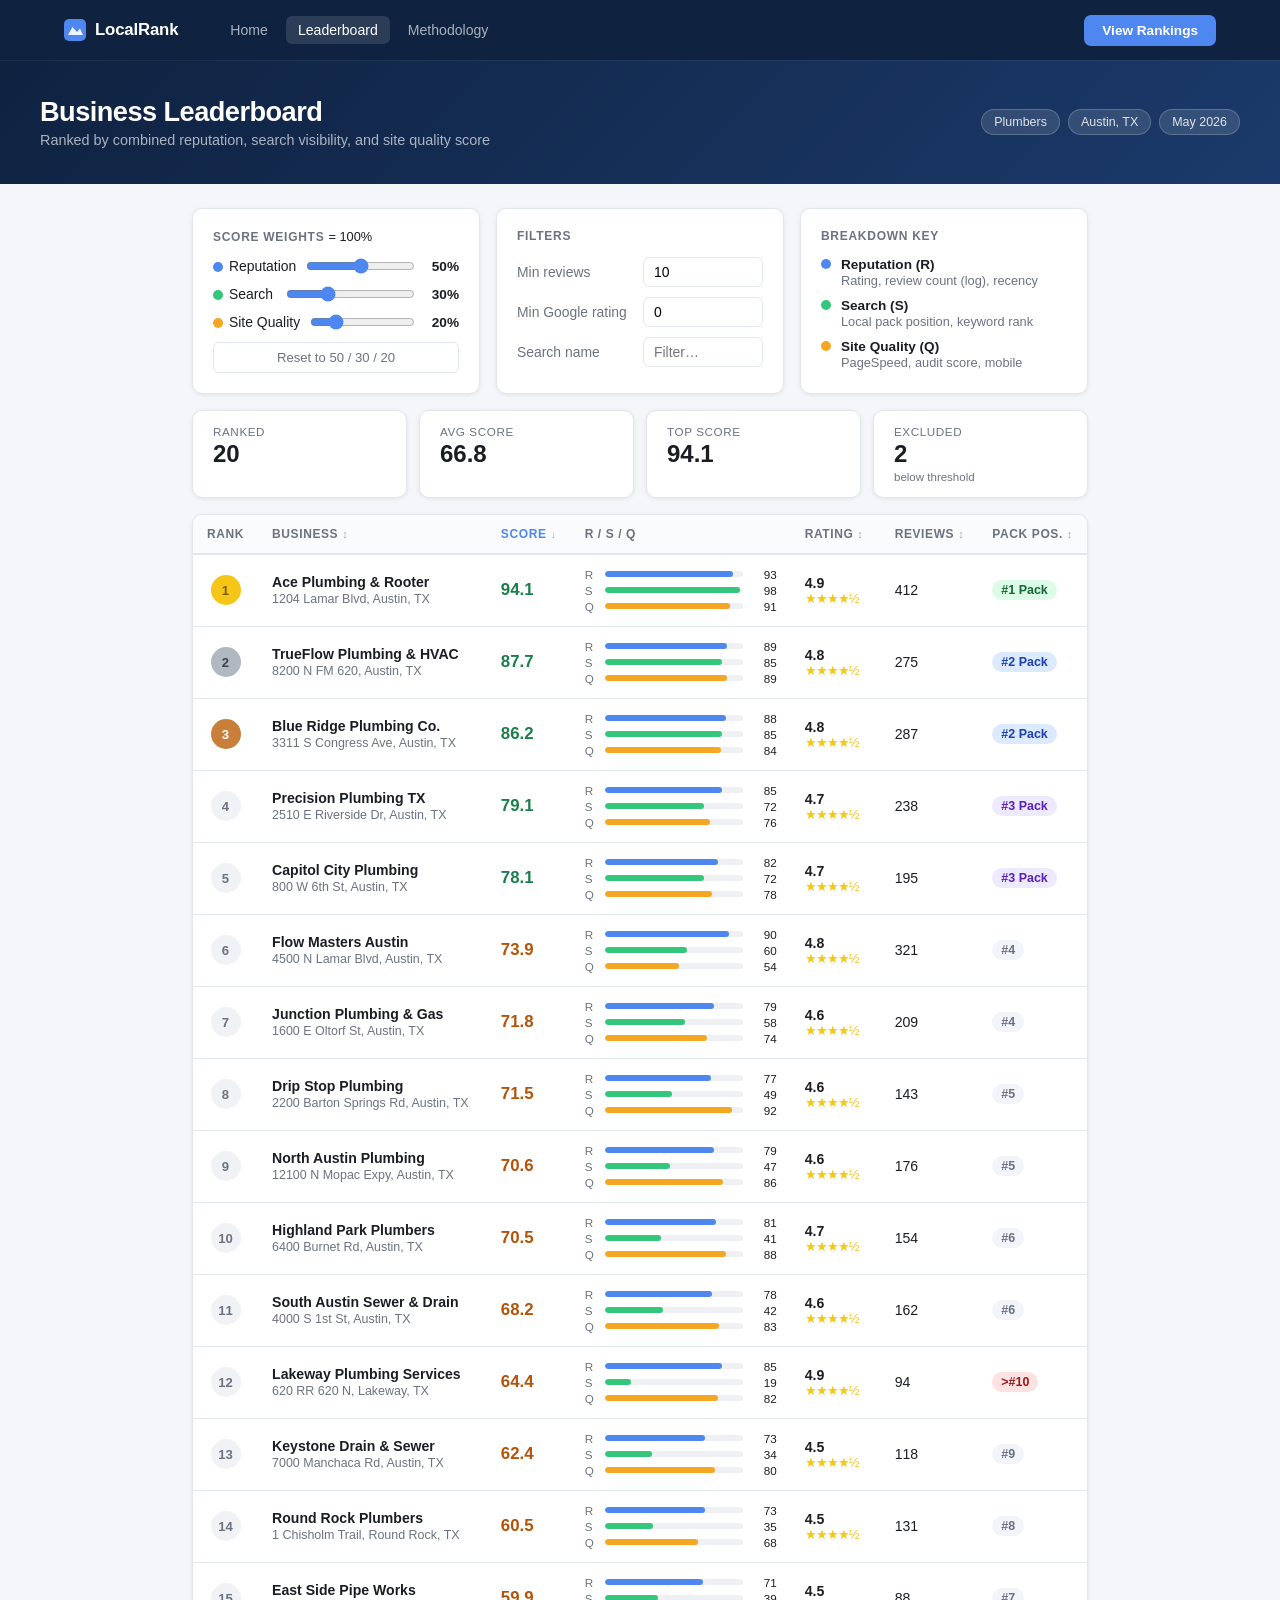
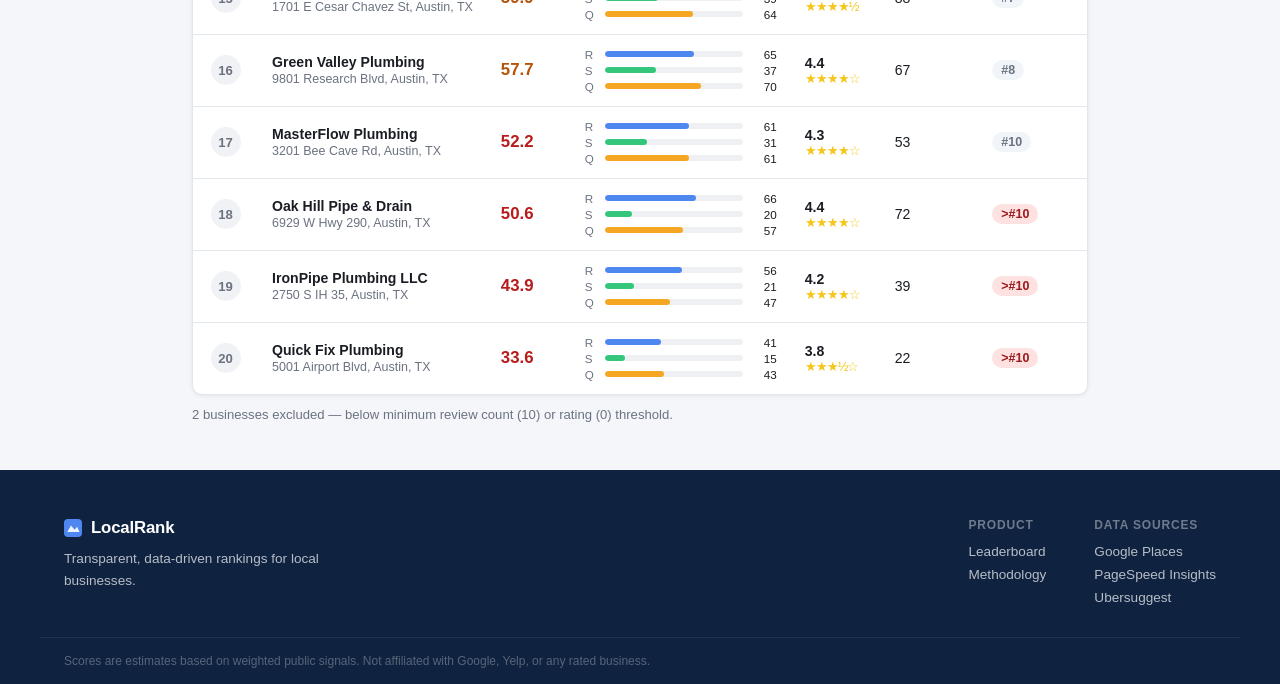
==== leaderboard.html @ 39543915 "Expand to full multi-page website Adds landing page, dedicated leaderboard page, and methodology pag" ====
<!DOCTYPE html>
<html lang="en">
<head>
  <meta charset="UTF-8" />
  <meta name="viewport" content="width=device-width, initial-scale=1.0" />
  <title>Leaderboard — LocalRank</title>
  <link rel="stylesheet" href="styles.css" />
</head>
<body>

  <!-- Hero -->
  <section class="lb-hero">
    <div class="lb-hero-inner">
      <div>
        <h1>Business Leaderboard</h1>
        <p>Ranked by combined reputation, search visibility, and site quality score</p>
      </div>
      <div class="lb-badges">
        <span class="lb-badge">Plumbers</span>
        <span class="lb-badge">Austin, TX</span>
        <span class="lb-badge">May 2026</span>
      </div>
    </div>
  </section>

  <div class="lb-main">

    <!-- Controls -->
    <div class="controls-grid">
      <!-- Weights -->
      <div class="control-group">
        <h3>Score Weights <span class="weight-total" id="weightTotal">= 100%</span></h3>
        <div class="sliders">
          <div class="slider-row">
            <label><span class="dot dot-rep"></span>Reputation</label>
            <input type="range" id="wRep" min="0" max="100" value="50" step="5" />
            <span class="slider-val" id="wRepVal">50%</span>
          </div>
          <div class="slider-row">
            <label><span class="dot dot-search"></span>Search</label>
            <input type="range" id="wSearch" min="0" max="100" value="30" step="5" />
            <span class="slider-val" id="wSearchVal">30%</span>
          </div>
          <div class="slider-row">
            <label><span class="dot dot-site"></span>Site Quality</label>
            <input type="range" id="wSite" min="0" max="100" value="20" step="5" />
            <span class="slider-val" id="wSiteVal">20%</span>
          </div>
        </div>
        <button class="btn-reset" id="resetWeights">Reset to 50 / 30 / 20</button>
      </div>

      <!-- Filters -->
      <div class="control-group">
        <h3>Filters</h3>
        <div class="filter-rows">
          <div class="filter-row">
            <label for="minReviews">Min reviews</label>
            <input type="number" id="minReviews" value="10" min="0" max="500" />
          </div>
          <div class="filter-row">
            <label for="minRating">Min Google rating</label>
            <input type="number" id="minRating" value="0" min="0" max="5" step="0.1" />
          </div>
          <div class="filter-row">
            <label for="searchBox">Search name</label>
            <input type="text" id="searchBox" placeholder="Filter…" />
          </div>
        </div>
      </div>

      <!-- Legend -->
      <div class="control-group">
        <h3>Breakdown key</h3>
        <div class="legend">
          <div class="legend-item">
            <span class="dot dot-rep"></span>
            <div><strong>Reputation (R)</strong><p>Rating, review count (log), recency</p></div>
          </div>
          <div class="legend-item">
            <span class="dot dot-search"></span>
            <div><strong>Search (S)</strong><p>Local pack position, keyword rank</p></div>
          </div>
          <div class="legend-item">
            <span class="dot dot-site"></span>
            <div><strong>Site Quality (Q)</strong><p>PageSpeed, audit score, mobile</p></div>
          </div>
        </div>
      </div>
    </div>

    <!-- Stats -->
    <div class="stats-bar">
      <div class="stat">
        <span class="stat-label">Ranked</span>
        <span class="stat-value" id="statRanked">—</span>
      </div>
      <div class="stat">
        <span class="stat-label">Avg score</span>
        <span class="stat-value" id="statAvg">—</span>
      </div>
      <div class="stat">
        <span class="stat-label">Top score</span>
        <span class="stat-value" id="statTop">—</span>
      </div>
      <div class="stat">
        <span class="stat-label">Excluded</span>
        <span class="stat-value" id="statDQ">—</span>
        <span class="stat-hint">below threshold</span>
      </div>
    </div>

    <!-- Table -->
    <div class="table-wrap">
      <table>
        <thead>
          <tr>
            <th class="col-rank">Rank</th>
            <th class="col-name sortable" data-col="name">Business <span class="sort-icon">↕</span></th>
            <th class="col-score sortable active-sort" data-col="score">Score <span class="sort-icon">↓</span></th>
            <th class="col-breakdown">R / S / Q</th>
            <th class="col-rating sortable" data-col="googleRating">Rating <span class="sort-icon">↕</span></th>
            <th class="col-reviews sortable" data-col="reviewCount">Reviews <span class="sort-icon">↕</span></th>
            <th class="col-pack sortable" data-col="packPosition">Pack pos. <span class="sort-icon">↕</span></th>
          </tr>
        </thead>
        <tbody id="tbody"></tbody>
      </table>
    </div>
    <p class="table-note" id="dqNote"></p>
  </div>

  <script src="data.js"></script>
  <script src="scoring.js"></script>
  <script src="app.js"></script>
  <script src="nav.js"></script>
</body>
</html>
---- styles.css ----
/* ── Reset & tokens ──────────────────────────────────────────── */
*, *::before, *::after { box-sizing: border-box; margin: 0; padding: 0; }

:root {
  --rep:     #4f87f0;
  --search:  #34c77b;
  --site:    #f5a623;
  --gold:    #f5c518;
  --silver:  #b0b8c1;
  --bronze:  #c97f3a;
  --navy:    #0f2240;
  --navy2:   #1b3a6b;
  --blue:    #4f87f0;
  --blue-lt: #e8f0fe;
  --green:   #34c77b;
  --bg:      #f4f6fa;
  --surface: #ffffff;
  --border:  #e2e6ed;
  --text:    #1a1d23;
  --muted:   #6b7280;
  --radius:  10px;
  --shadow:  0 1px 4px rgba(0,0,0,.08);
  --shadow-md: 0 4px 16px rgba(0,0,0,.10);
}

html { scroll-behavior: smooth; }

body {
  font-family: -apple-system, BlinkMacSystemFont, "Segoe UI", Roboto, sans-serif;
  background: var(--bg);
  color: var(--text);
  min-height: 100vh;
  display: flex;
  flex-direction: column;
}

a { color: inherit; text-decoration: none; }

/* ── Site Nav ────────────────────────────────────────────────── */
.site-nav {
  position: sticky;
  top: 0;
  z-index: 100;
  background: var(--navy);
  box-shadow: 0 1px 0 rgba(255,255,255,.06);
}

.nav-inner {
  max-width: 1200px;
  margin: 0 auto;
  padding: 0 24px;
  height: 60px;
  display: flex;
  align-items: center;
  gap: 32px;
}

.nav-logo {
  display: flex;
  align-items: center;
  gap: 9px;
  font-weight: 700;
  font-size: 1.05rem;
  color: #fff;
  letter-spacing: -0.01em;
  flex-shrink: 0;
}

.nav-links {
  display: flex;
  gap: 6px;
  margin-left: 8px;
}

.nav-links a {
  padding: 6px 12px;
  border-radius: 6px;
  font-size: 0.88rem;
  color: rgba(255,255,255,.65);
  transition: color .15s, background .15s;
}

.nav-links a:hover   { color: #fff; background: rgba(255,255,255,.08); }
.nav-links a.active  { color: #fff; background: rgba(255,255,255,.12); }

.nav-cta {
  margin-left: auto;
  padding: 8px 18px;
  background: var(--blue);
  color: #fff;
  border-radius: 7px;
  font-size: 0.85rem;
  font-weight: 600;
  transition: opacity .15s;
  flex-shrink: 0;
}

.nav-cta:hover { opacity: .88; }

.nav-burger {
  display: none;
  background: none;
  border: none;
  color: #fff;
  font-size: 1.3rem;
  cursor: pointer;
  margin-left: auto;
}

.nav-mobile {
  display: none;
  flex-direction: column;
  background: var(--navy2);
  padding: 8px 16px 16px;
}

.nav-mobile a {
  padding: 10px 12px;
  color: rgba(255,255,255,.8);
  font-size: 0.95rem;
  border-radius: 6px;
}

.nav-mobile a.active, .nav-mobile a:hover { background: rgba(255,255,255,.08); color: #fff; }
.nav-mobile.open { display: flex; }

/* ── Footer ──────────────────────────────────────────────────── */
.site-footer {
  background: var(--navy);
  color: rgba(255,255,255,.7);
  margin-top: auto;
}

.footer-inner {
  max-width: 1200px;
  margin: 0 auto;
  padding: 48px 24px 32px;
  display: grid;
  grid-template-columns: 1fr auto;
  gap: 48px;
}

.footer-brand .nav-logo { color: #fff; margin-bottom: 10px; }
.footer-brand p { font-size: 0.85rem; max-width: 280px; line-height: 1.6; }

.footer-links { display: flex; gap: 48px; }

.footer-col { display: flex; flex-direction: column; gap: 8px; }
.footer-col h4 { font-size: 0.75rem; text-transform: uppercase; letter-spacing: .07em; color: rgba(255,255,255,.4); margin-bottom: 4px; }
.footer-col a  { font-size: 0.85rem; transition: color .15s; }
.footer-col a:hover { color: #fff; }

.footer-bottom {
  border-top: 1px solid rgba(255,255,255,.08);
  max-width: 1200px;
  margin: 0 auto;
  padding: 16px 24px;
  font-size: 0.75rem;
  color: rgba(255,255,255,.3);
}

/* ── Hero ────────────────────────────────────────────────────── */
.hero {
  background: linear-gradient(135deg, var(--navy) 0%, var(--navy2) 60%, #1e4d8c 100%);
  color: #fff;
  padding: 80px 24px 90px;
  text-align: center;
  position: relative;
  overflow: hidden;
}

.hero::before {
  content: '';
  position: absolute;
  inset: 0;
  background: radial-gradient(ellipse at 70% 40%, rgba(79,135,240,.25) 0%, transparent 60%);
  pointer-events: none;
}

.hero-inner { max-width: 680px; margin: 0 auto; position: relative; }

.hero-eyebrow {
  display: inline-block;
  background: rgba(79,135,240,.25);
  border: 1px solid rgba(79,135,240,.4);
  color: #a8c4f8;
  padding: 5px 14px;
  border-radius: 20px;
  font-size: 0.78rem;
  font-weight: 600;
  letter-spacing: .06em;
  text-transform: uppercase;
  margin-bottom: 20px;
}

.hero h1 {
  font-size: clamp(2rem, 5vw, 3.2rem);
  font-weight: 800;
  line-height: 1.12;
  letter-spacing: -0.03em;
  margin-bottom: 20px;
}

.hero h1 span { color: #7eb3ff; }

.hero p {
  font-size: 1.1rem;
  color: rgba(255,255,255,.7);
  line-height: 1.7;
  margin-bottom: 36px;
}

.hero-actions { display: flex; justify-content: center; gap: 14px; flex-wrap: wrap; }

.btn-primary {
  display: inline-flex;
  align-items: center;
  gap: 8px;
  padding: 14px 28px;
  background: var(--blue);
  color: #fff;
  border-radius: 9px;
  font-size: 0.95rem;
  font-weight: 600;
  transition: opacity .15s, transform .15s;
  box-shadow: 0 4px 14px rgba(79,135,240,.4);
}

.btn-primary:hover { opacity: .9; transform: translateY(-1px); }

.btn-secondary {
  display: inline-flex;
  align-items: center;
  gap: 8px;
  padding: 14px 28px;
  background: rgba(255,255,255,.1);
  border: 1px solid rgba(255,255,255,.2);
  color: #fff;
  border-radius: 9px;
  font-size: 0.95rem;
  font-weight: 500;
  transition: background .15s;
}

.btn-secondary:hover { background: rgba(255,255,255,.18); }

/* ── Hero stats ──────────────────────────────────────────────── */
.hero-stats {
  display: flex;
  justify-content: center;
  gap: 48px;
  margin-top: 56px;
  padding-top: 40px;
  border-top: 1px solid rgba(255,255,255,.1);
  flex-wrap: wrap;
}

.hero-stat-val  { font-size: 2rem; font-weight: 800; color: #fff; }
.hero-stat-label { font-size: 0.8rem; color: rgba(255,255,255,.5); margin-top: 3px; }

/* ── Section shell ───────────────────────────────────────────── */
.section { padding: 72px 24px; }
.section-inner { max-width: 1100px; margin: 0 auto; }

.section-header { text-align: center; margin-bottom: 52px; }
.section-header .eyebrow {
  display: inline-block;
  background: var(--blue-lt);
  color: var(--blue);
  padding: 4px 12px;
  border-radius: 20px;
  font-size: 0.75rem;
  font-weight: 700;
  letter-spacing: .06em;
  text-transform: uppercase;
  margin-bottom: 14px;
}

.section-header h2 {
  font-size: clamp(1.5rem, 3.5vw, 2.2rem);
  font-weight: 800;
  letter-spacing: -0.02em;
  line-height: 1.2;
  margin-bottom: 12px;
}

.section-header p {
  font-size: 1rem;
  color: var(--muted);
  max-width: 540px;
  margin: 0 auto;
  line-height: 1.7;
}

/* ── How it works ────────────────────────────────────────────── */
.steps { display: grid; grid-template-columns: repeat(auto-fit, minmax(220px, 1fr)); gap: 24px; }

.step-card {
  background: var(--surface);
  border: 1px solid var(--border);
  border-radius: 14px;
  padding: 28px;
  box-shadow: var(--shadow);
  position: relative;
}

.step-number {
  width: 36px;
  height: 36px;
  border-radius: 50%;
  background: var(--blue);
  color: #fff;
  font-weight: 800;
  font-size: 0.9rem;
  display: flex;
  align-items: center;
  justify-content: center;
  margin-bottom: 16px;
}

.step-card h3 { font-size: 1rem; font-weight: 700; margin-bottom: 8px; }
.step-card p  { font-size: 0.87rem; color: var(--muted); line-height: 1.6; }

/* ── Score buckets ───────────────────────────────────────────── */
.buckets { display: grid; grid-template-columns: repeat(auto-fit, minmax(280px, 1fr)); gap: 24px; }

.bucket-card {
  background: var(--surface);
  border: 1px solid var(--border);
  border-radius: 14px;
  padding: 28px;
  box-shadow: var(--shadow);
}

.bucket-header {
  display: flex;
  align-items: center;
  justify-content: space-between;
  margin-bottom: 16px;
}

.bucket-icon {
  width: 44px; height: 44px;
  border-radius: 10px;
  display: flex; align-items: center; justify-content: center;
  font-size: 1.3rem;
}

.bucket-icon-rep    { background: rgba(79,135,240,.12); }
.bucket-icon-search { background: rgba(52,199,123,.12); }
.bucket-icon-site   { background: rgba(245,166,35,.12); }

.bucket-weight {
  font-size: 1.4rem;
  font-weight: 800;
  letter-spacing: -0.02em;
}

.bucket-rep    .bucket-weight { color: var(--rep); }
.bucket-search .bucket-weight { color: var(--search); }
.bucket-site   .bucket-weight { color: var(--site); }

.bucket-card h3 { font-size: 1rem; font-weight: 700; margin-bottom: 8px; }
.bucket-card p  { font-size: 0.85rem; color: var(--muted); line-height: 1.65; margin-bottom: 16px; }

.bucket-signals { display: flex; flex-direction: column; gap: 6px; }

.bucket-signal {
  display: flex;
  align-items: center;
  gap: 8px;
  font-size: 0.82rem;
  color: var(--muted);
}

.bucket-signal::before {
  content: '✓';
  font-size: 0.7rem;
  font-weight: 700;
  width: 16px; height: 16px;
  border-radius: 50%;
  display: flex; align-items: center; justify-content: center;
  flex-shrink: 0;
}

.bucket-rep    .bucket-signal::before { background: rgba(79,135,240,.15); color: var(--rep); }
.bucket-search .bucket-signal::before { background: rgba(52,199,123,.15); color: var(--search); }
.bucket-site   .bucket-signal::before { background: rgba(245,166,35,.15); color: var(--site); }

/* ── Preview table (landing) ─────────────────────────────────── */
.preview-section { background: var(--surface); border-top: 1px solid var(--border); border-bottom: 1px solid var(--border); }

.preview-table-wrap {
  overflow-x: auto;
  border: 1px solid var(--border);
  border-radius: 12px;
  box-shadow: var(--shadow-md);
}

.preview-table-wrap table { width: 100%; border-collapse: collapse; font-size: 0.88rem; }
.preview-table-wrap thead tr { background: #fafbfc; border-bottom: 2px solid var(--border); }

.preview-table-wrap th {
  padding: 11px 16px;
  text-align: left;
  font-size: 0.75rem;
  font-weight: 600;
  text-transform: uppercase;
  letter-spacing: .05em;
  color: var(--muted);
  white-space: nowrap;
}

.preview-table-wrap td { padding: 14px 16px; border-bottom: 1px solid var(--border); vertical-align: middle; }
.preview-table-wrap tr:last-child td { border-bottom: none; }
.preview-table-wrap tbody tr:hover { background: #f8f9ff; }

.preview-cta { text-align: center; margin-top: 28px; }

/* ── CTA banner ──────────────────────────────────────────────── */
.cta-banner {
  background: linear-gradient(135deg, var(--navy) 0%, var(--navy2) 100%);
  color: #fff;
  text-align: center;
  padding: 72px 24px;
}

.cta-banner h2 { font-size: clamp(1.5rem, 3.5vw, 2rem); font-weight: 800; margin-bottom: 12px; }
.cta-banner p  { color: rgba(255,255,255,.65); margin-bottom: 32px; font-size: 1rem; }

/* ── Shared: rank badge ──────────────────────────────────────── */
.rank-badge {
  display: inline-flex;
  align-items: center;
  justify-content: center;
  width: 30px; height: 30px;
  border-radius: 50%;
  font-weight: 700;
  font-size: 0.82rem;
}
.rank-1 { background: var(--gold); color: #7a5c00; }
.rank-2 { background: var(--silver); color: #3a4148; }
.rank-3 { background: var(--bronze); color: #fff; }
.rank-other { background: #f0f2f5; color: var(--muted); }

.score-pill { font-weight: 700; font-size: 1rem; }
.score-high   { color: #1a7f4b; }
.score-medium { color: #b45309; }
.score-low    { color: #b91c1c; }

.biz-name    { font-weight: 600; }
.biz-address { font-size: 0.78rem; color: var(--muted); margin-top: 2px; }

.bar-mini { height: 5px; border-radius: 3px; overflow: hidden; background: #eef0f4; display: flex; }
.bar-mini-seg { height: 100%; }

/* ── Methodology page ────────────────────────────────────────── */
.method-hero {
  background: linear-gradient(135deg, var(--navy) 0%, var(--navy2) 100%);
  color: #fff;
  padding: 56px 24px;
}

.method-hero-inner { max-width: 760px; margin: 0 auto; }

.method-hero .eyebrow {
  display: inline-block;
  background: rgba(79,135,240,.25);
  border: 1px solid rgba(79,135,240,.4);
  color: #a8c4f8;
  padding: 4px 12px;
  border-radius: 20px;
  font-size: 0.75rem;
  font-weight: 700;
  letter-spacing: .06em;
  text-transform: uppercase;
  margin-bottom: 14px;
}

.method-hero h1 { font-size: clamp(1.8rem, 4vw, 2.8rem); font-weight: 800; letter-spacing: -0.02em; margin-bottom: 12px; }
.method-hero p  { color: rgba(255,255,255,.7); font-size: 1rem; line-height: 1.7; }

.method-content { max-width: 820px; margin: 0 auto; padding: 48px 24px 72px; }

.method-content h2 { font-size: 1.25rem; font-weight: 700; margin: 40px 0 12px; letter-spacing: -0.01em; }
.method-content h2:first-child { margin-top: 0; }
.method-content p  { font-size: 0.93rem; color: var(--muted); line-height: 1.75; margin-bottom: 12px; }

.formula-box {
  background: var(--navy);
  color: #fff;
  border-radius: 12px;
  padding: 24px 28px;
  font-family: "Fira Code", "Courier New", monospace;
  font-size: 0.9rem;
  line-height: 1.8;
  margin: 20px 0;
  overflow-x: auto;
}

.formula-box .c-rep    { color: #7eb3ff; }
.formula-box .c-search { color: #6ee9a8; }
.formula-box .c-site   { color: #fcd27a; }
.formula-box .c-muted  { color: rgba(255,255,255,.35); }

.signal-table { width: 100%; border-collapse: collapse; margin: 20px 0; font-size: 0.87rem; }
.signal-table th {
  text-align: left; padding: 9px 14px;
  background: #fafbfc; border-bottom: 2px solid var(--border);
  font-size: 0.75rem; text-transform: uppercase; letter-spacing: .05em; color: var(--muted);
}
.signal-table td { padding: 10px 14px; border-bottom: 1px solid var(--border); color: var(--muted); }
.signal-table td:first-child { font-weight: 600; color: var(--text); }
.signal-table tr:last-child td { border-bottom: none; }

.weight-bar-row { display: flex; align-items: center; gap: 14px; margin: 12px 0; }
.weight-bar-label { font-size: 0.85rem; font-weight: 600; min-width: 150px; }
.weight-bar-track { flex: 1; height: 14px; background: var(--border); border-radius: 7px; overflow: hidden; }
.weight-bar-fill  { height: 100%; border-radius: 7px; }
.weight-bar-fill-rep    { background: var(--rep); }
.weight-bar-fill-search { background: var(--search); }
.weight-bar-fill-site   { background: var(--site); }
.weight-bar-pct { font-size: 0.88rem; font-weight: 700; min-width: 36px; }

.callout {
  background: var(--blue-lt);
  border-left: 4px solid var(--blue);
  border-radius: 0 8px 8px 0;
  padding: 14px 18px;
  font-size: 0.88rem;
  color: #1e3a6b;
  margin: 20px 0;
  line-height: 1.65;
}

.worked-example { background: var(--surface); border: 1px solid var(--border); border-radius: 12px; overflow: hidden; margin: 20px 0; }
.worked-example table { width: 100%; border-collapse: collapse; font-size: 0.87rem; }
.worked-example th { background: #fafbfc; border-bottom: 2px solid var(--border); padding: 10px 14px; text-align: left; font-size: 0.75rem; text-transform: uppercase; letter-spacing: .05em; color: var(--muted); }
.worked-example td { padding: 11px 14px; border-bottom: 1px solid var(--border); }
.worked-example tr:last-child td { border-bottom: none; }
.worked-example .final-score { font-weight: 700; }

/* ── Leaderboard page ────────────────────────────────────────── */
.lb-hero {
  background: linear-gradient(135deg, var(--navy) 0%, var(--navy2) 100%);
  color: #fff;
  padding: 36px 24px;
}

.lb-hero-inner {
  max-width: 1200px; margin: 0 auto;
  display: flex; align-items: center; justify-content: space-between; flex-wrap: wrap; gap: 14px;
}

.lb-hero h1 { font-size: 1.7rem; font-weight: 800; letter-spacing: -0.02em; }
.lb-hero p  { color: rgba(255,255,255,.65); font-size: 0.9rem; margin-top: 4px; }

.lb-badges { display: flex; gap: 8px; flex-wrap: wrap; }
.lb-badge {
  background: rgba(255,255,255,.12);
  border: 1px solid rgba(255,255,255,.2);
  color: rgba(255,255,255,.85);
  padding: 5px 12px; border-radius: 20px; font-size: 0.78rem;
}

.lb-main { max-width: 1200px; margin: 24px auto 48px; padding: 0 16px; }

.controls-grid {
  display: grid;
  grid-template-columns: repeat(auto-fit, minmax(260px, 1fr));
  gap: 16px;
  margin-bottom: 16px;
}

.control-group {
  background: var(--surface);
  border: 1px solid var(--border);
  border-radius: var(--radius);
  padding: 20px;
  box-shadow: var(--shadow);
}

.control-group h3 {
  font-size: 0.75rem; font-weight: 700; text-transform: uppercase; letter-spacing: .06em;
  color: var(--muted); margin-bottom: 14px;
}

.weight-total { font-weight: 400; color: var(--text); font-size: 0.8rem; text-transform: none; letter-spacing: 0; }
.weight-total.error { color: #e53e3e; }

.sliders { display: flex; flex-direction: column; gap: 12px; }

.slider-row {
  display: grid;
  grid-template-columns: 1fr auto auto;
  align-items: center;
  gap: 10px;
}

.slider-row label { display: flex; align-items: center; gap: 6px; font-size: 0.87rem; white-space: nowrap; }
.slider-row input[type="range"] { width: 100%; accent-color: var(--blue); cursor: pointer; }
.slider-val { font-size: 0.85rem; font-weight: 600; min-width: 34px; text-align: right; }

.btn-reset {
  margin-top: 12px; width: 100%; padding: 7px 12px;
  background: none; border: 1px solid var(--border); border-radius: 6px;
  font-size: 0.82rem; color: var(--muted); cursor: pointer; transition: border-color .15s, color .15s;
}
.btn-reset:hover { border-color: var(--blue); color: var(--blue); }

.filter-rows { display: flex; flex-direction: column; gap: 10px; }
.filter-row  { display: flex; align-items: center; justify-content: space-between; gap: 10px; }
.filter-row label { font-size: 0.87rem; color: var(--muted); }
.filter-row input {
  padding: 6px 10px; border: 1px solid var(--border); border-radius: 6px;
  font-size: 0.87rem; width: 120px; outline: none; transition: border-color .15s;
}
.filter-row input:focus { border-color: var(--blue); }

.legend { display: flex; flex-direction: column; gap: 10px; }
.legend-item { display: flex; align-items: flex-start; gap: 10px; font-size: 0.85rem; }
.legend-item strong { display: block; margin-bottom: 1px; }
.legend-item p { color: var(--muted); font-size: 0.8rem; }

.dot { display: inline-block; width: 10px; height: 10px; border-radius: 50%; flex-shrink: 0; margin-top: 2px; }
.dot-rep    { background: var(--rep); }
.dot-search { background: var(--search); }
.dot-site   { background: var(--site); }

.stats-bar {
  display: flex; gap: 12px; flex-wrap: wrap; margin-bottom: 16px;
}

.stat {
  background: var(--surface); border: 1px solid var(--border); border-radius: var(--radius);
  padding: 14px 20px; display: flex; flex-direction: column; flex: 1; min-width: 120px;
  box-shadow: var(--shadow);
}
.stat-label { font-size: 0.73rem; color: var(--muted); text-transform: uppercase; letter-spacing: .05em; }
.stat-value { font-size: 1.5rem; font-weight: 700; line-height: 1.2; margin-top: 2px; }
.stat-hint  { font-size: 0.72rem; color: var(--muted); margin-top: 2px; }

.table-wrap {
  background: var(--surface); border: 1px solid var(--border);
  border-radius: var(--radius); box-shadow: var(--shadow); overflow-x: auto;
}

table { width: 100%; border-collapse: collapse; font-size: 0.88rem; }
thead tr { border-bottom: 2px solid var(--border); }
th {
  padding: 12px 14px; text-align: left; font-size: 0.75rem; font-weight: 600;
  text-transform: uppercase; letter-spacing: .05em; color: var(--muted);
  white-space: nowrap; background: #fafbfc;
}
th.sortable { cursor: pointer; user-select: none; }
th.sortable:hover { color: var(--blue); }
th.active-sort { color: var(--blue); }
.sort-icon { font-size: 0.7rem; opacity: .6; }

tbody tr { border-bottom: 1px solid var(--border); transition: background .1s; }
tbody tr:last-child { border-bottom: none; }
tbody tr:hover { background: #f8f9ff; }
td { padding: 13px 14px; vertical-align: middle; }

.col-rank { width: 56px; text-align: center; }
.col-score { width: 80px; }
.col-breakdown { width: 220px; }
.col-rating  { width: 90px; }
.col-reviews { width: 90px; }
.col-pack    { width: 100px; }

.score-pill-lg { font-weight: 800; font-size: 1.05rem; }

.breakdown-bars { display: flex; flex-direction: column; gap: 3px; }
.bar-row { display: flex; align-items: center; gap: 6px; font-size: 0.73rem; }
.bar-track { flex: 1; height: 6px; background: #eef0f4; border-radius: 3px; overflow: hidden; }
.bar-fill { height: 100%; border-radius: 3px; transition: width .4s ease; }
.bar-fill-rep    { background: var(--rep); }
.bar-fill-search { background: var(--search); }
.bar-fill-site   { background: var(--site); }
.bar-label { color: var(--muted); min-width: 14px; }
.bar-num   { color: var(--text); min-width: 28px; text-align: right; font-weight: 500; }

.stars { color: var(--gold); font-size: 0.8rem; letter-spacing: -1px; }
.rating-val { font-weight: 600; }

.pack-chip {
  display: inline-block; padding: 3px 9px; border-radius: 12px;
  font-size: 0.78rem; font-weight: 600;
}
.pack-1   { background: #dcfce7; color: #166534; }
.pack-2   { background: #dbeafe; color: #1e40af; }
.pack-3   { background: #ede9fe; color: #5b21b6; }
.pack-low { background: #f1f5f9; color: var(--muted); }
.pack-none{ background: #fee2e2; color: #991b1b; }

.table-note { margin-top: 12px; font-size: 0.82rem; color: var(--muted); }

/* ── Responsive ──────────────────────────────────────────────── */
@media (max-width: 768px) {
  .nav-links, .nav-cta { display: none; }
  .nav-burger { display: block; }
  .footer-inner { grid-template-columns: 1fr; }
  .footer-links { flex-wrap: wrap; gap: 24px; }
  .col-pack, .col-reviews { display: none; }
  .hero { padding: 52px 20px 60px; }
  .hero-stats { gap: 24px; }
}
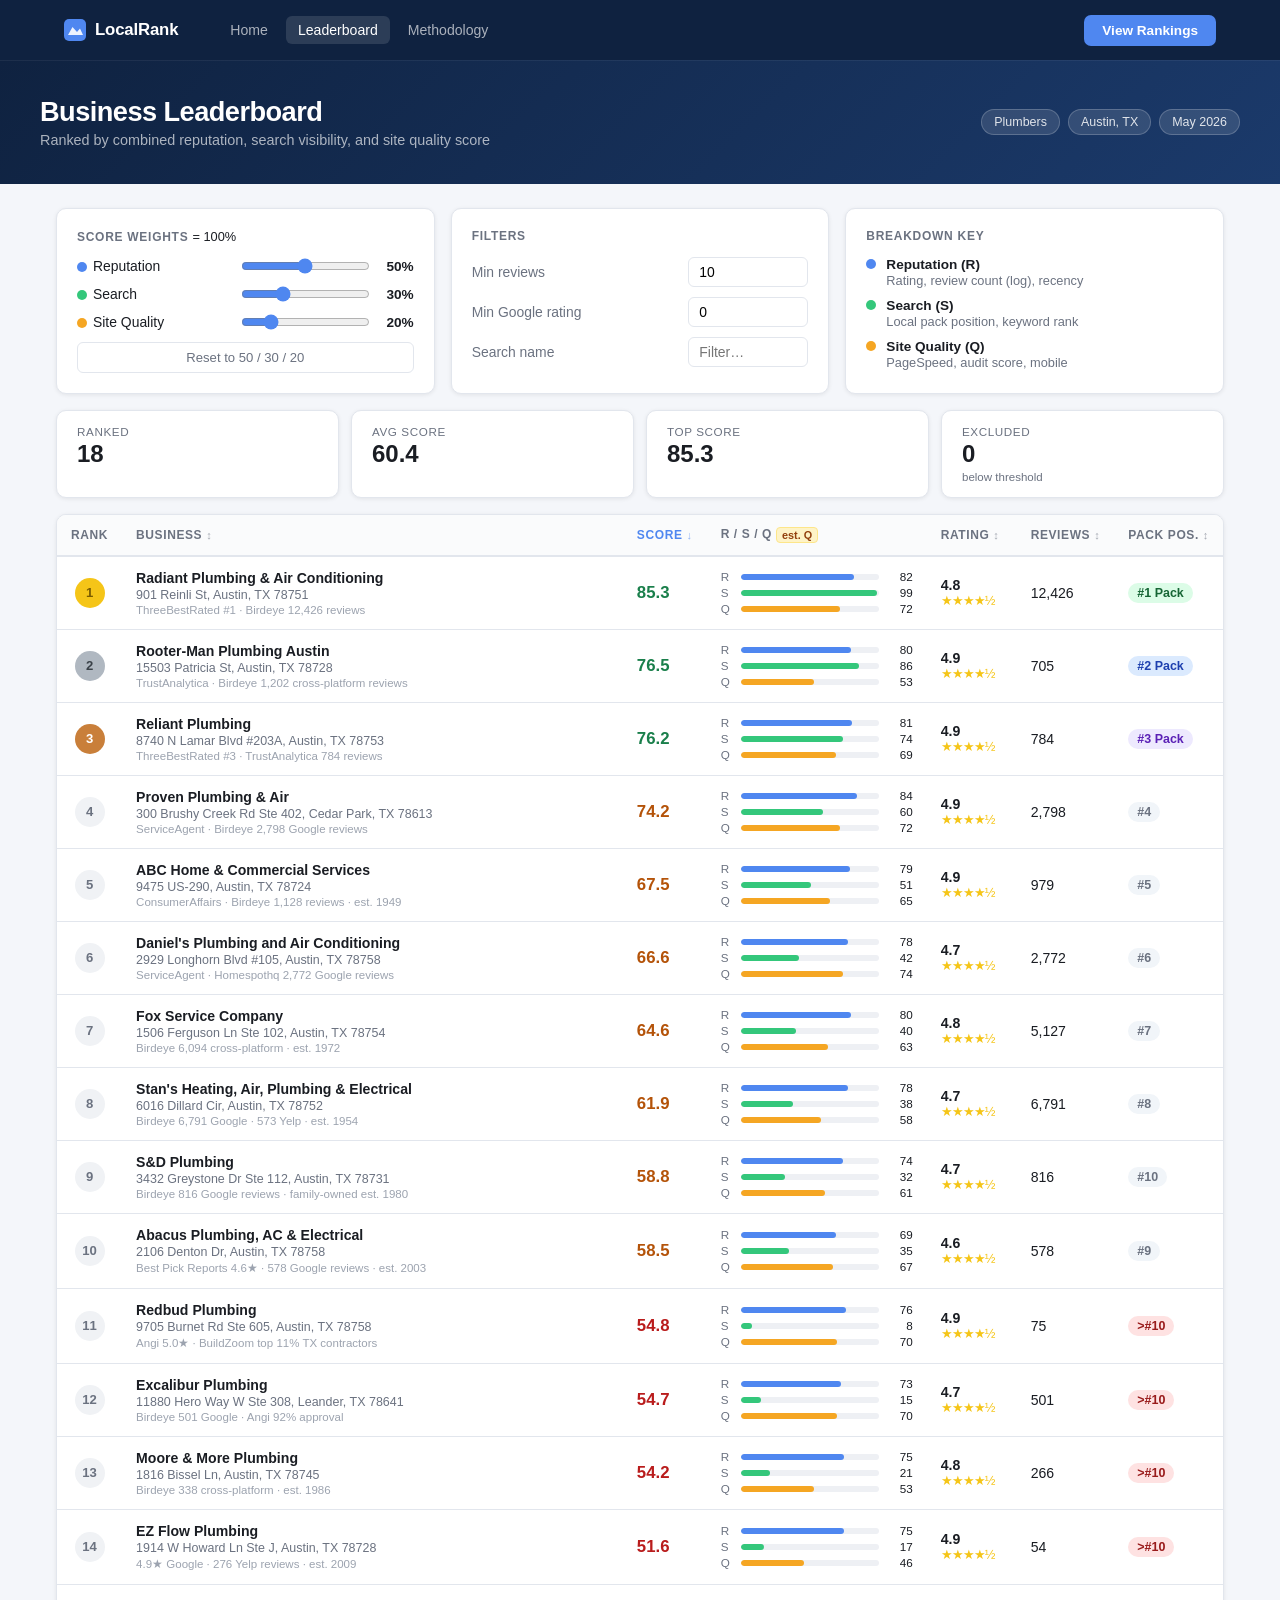
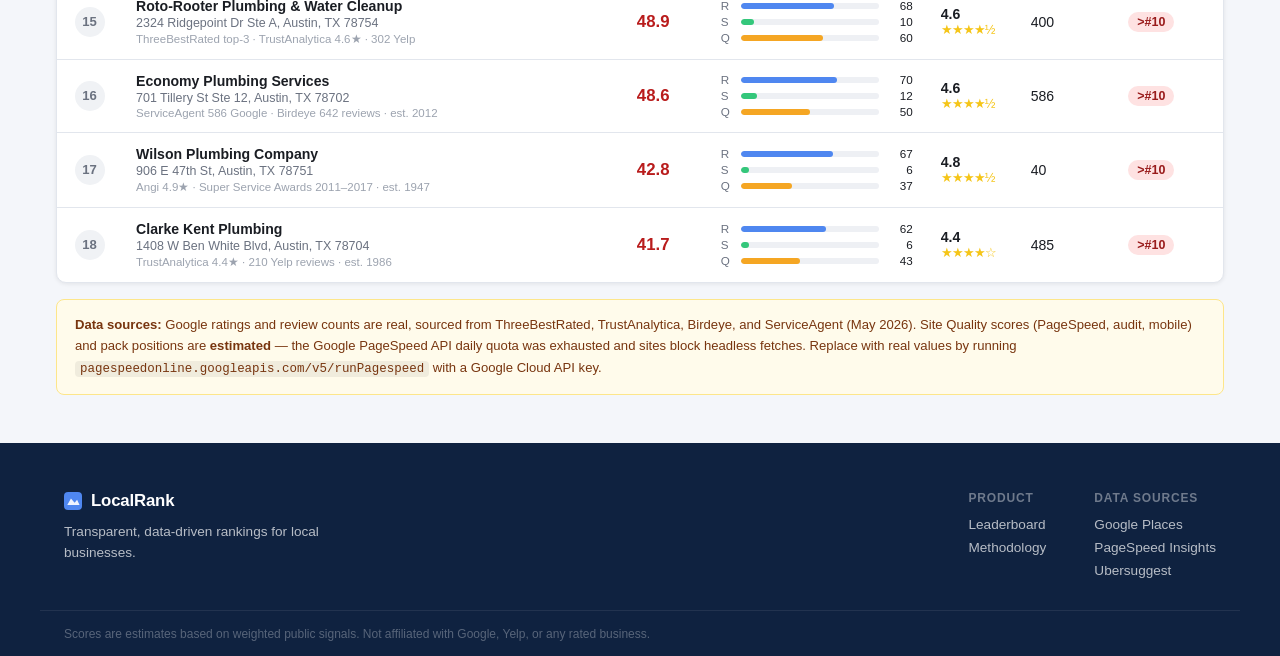
==== commit 6be9eb8f: "Replace fake data with 18 real Austin TX plumbers Google ratings and review counts are real, sourced" ====
--- a/leaderboard.html
+++ b/leaderboard.html
@@ -118,7 +118,7 @@
             <th class="col-rank">Rank</th>
             <th class="col-name sortable" data-col="name">Business <span class="sort-icon">↕</span></th>
             <th class="col-score sortable active-sort" data-col="score">Score <span class="sort-icon">↓</span></th>
-            <th class="col-breakdown">R / S / Q</th>
+            <th class="col-breakdown">R / S / Q <span class="est-badge" title="Site Quality (Q) scores and pack positions are estimated — PageSpeed API quota exhausted">est. Q</span></th>
             <th class="col-rating sortable" data-col="googleRating">Rating <span class="sort-icon">↕</span></th>
             <th class="col-reviews sortable" data-col="reviewCount">Reviews <span class="sort-icon">↕</span></th>
             <th class="col-pack sortable" data-col="packPosition">Pack pos. <span class="sort-icon">↕</span></th>
@@ -128,6 +128,11 @@
       </table>
     </div>
     <p class="table-note" id="dqNote"></p>
+    <div class="data-note">
+      <strong>Data sources:</strong> Google ratings and review counts are real, sourced from ThreeBestRated, TrustAnalytica, Birdeye, and ServiceAgent (May 2026).
+      Site Quality scores (PageSpeed, audit, mobile) and pack positions are <strong>estimated</strong> — the Google PageSpeed API daily quota was exhausted and sites block headless fetches.
+      Replace with real values by running <code>pagespeedonline.googleapis.com/v5/runPagespeed</code> with a Google Cloud API key.
+    </div>
   </div>
 
   <script src="data.js"></script>
--- a/styles.css
+++ b/styles.css
@@ -696,6 +696,52 @@
 
 .table-note { margin-top: 12px; font-size: 0.82rem; color: var(--muted); }
 
+.data-note {
+  margin-top: 16px;
+  padding: 14px 18px;
+  background: #fffbeb;
+  border: 1px solid #fde68a;
+  border-radius: 8px;
+  font-size: 0.82rem;
+  color: #78350f;
+  line-height: 1.65;
+}
+
+.data-note code {
+  background: rgba(0,0,0,.06);
+  padding: 1px 5px;
+  border-radius: 4px;
+  font-size: 0.78rem;
+}
+
+.est-badge {
+  display: inline-block;
+  background: #fef3c7;
+  color: #92400e;
+  border: 1px solid #fde68a;
+  border-radius: 4px;
+  padding: 1px 5px;
+  font-size: 0.68rem;
+  font-weight: 600;
+  vertical-align: middle;
+  cursor: help;
+  text-transform: none;
+  letter-spacing: 0;
+}
+
+.biz-link {
+  color: var(--text);
+  text-decoration: none;
+  transition: color .15s;
+}
+.biz-link:hover { color: var(--blue); text-decoration: underline; }
+
+.biz-source {
+  font-size: 0.72rem;
+  color: #9ca3af;
+  margin-top: 2px;
+}
+
 /* ── Responsive ──────────────────────────────────────────────── */
 @media (max-width: 768px) {
   .nav-links, .nav-cta { display: none; }
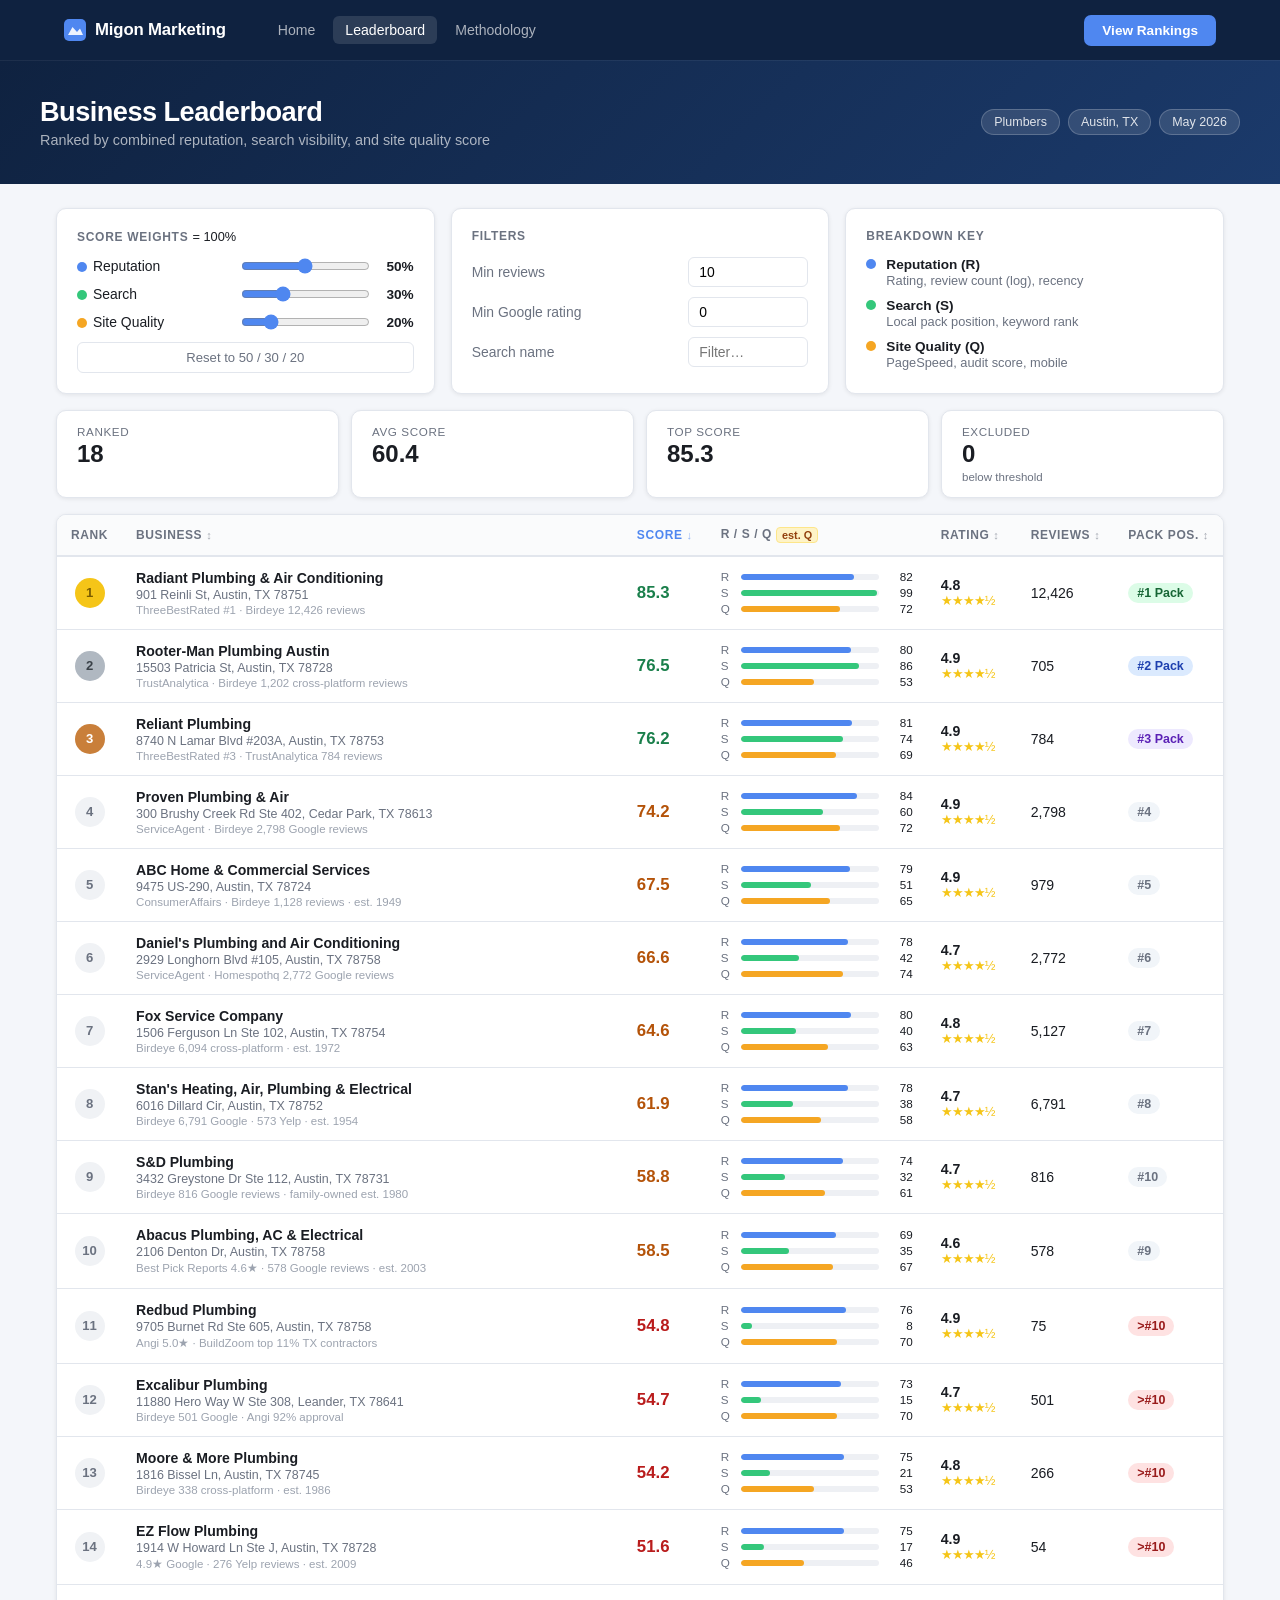
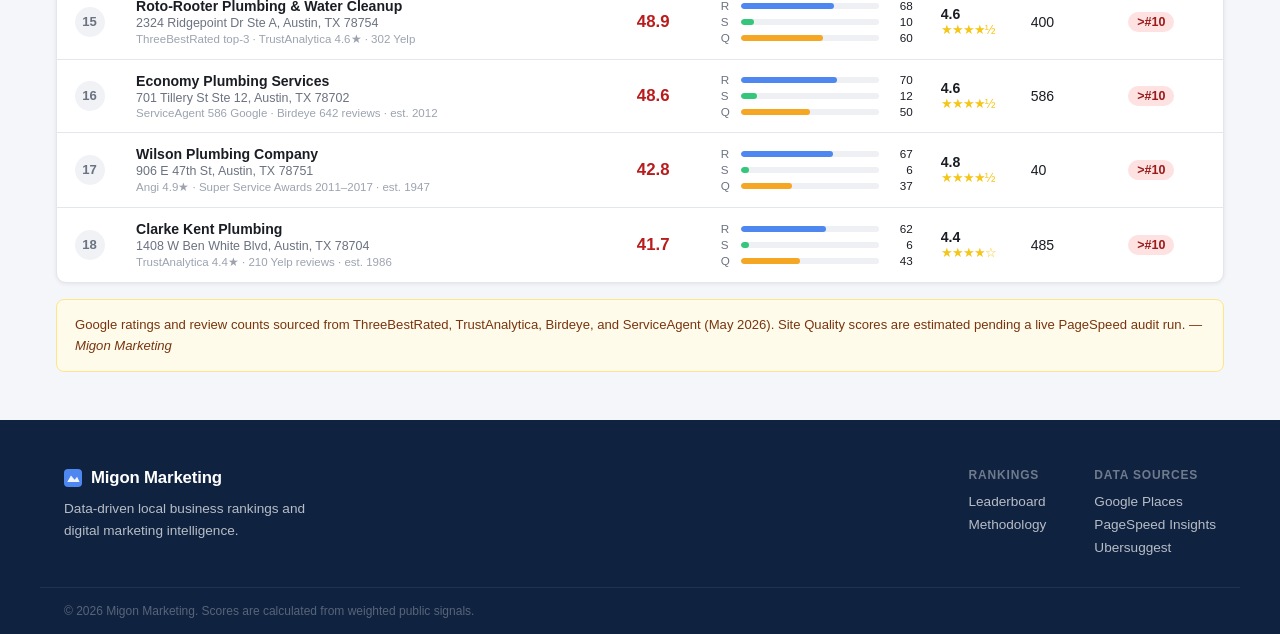
==== commit eceb1c0b: "Rebrand to Migon Marketing, remove limitations section Updates all page titles, nav logo, footer, an" ====
--- a/leaderboard.html
+++ b/leaderboard.html
@@ -3,7 +3,7 @@
 <head>
   <meta charset="UTF-8" />
   <meta name="viewport" content="width=device-width, initial-scale=1.0" />
-  <title>Leaderboard — LocalRank</title>
+  <title>Leaderboard — Migon Marketing</title>
   <link rel="stylesheet" href="styles.css" />
 </head>
 <body>
@@ -129,9 +129,8 @@
     </div>
     <p class="table-note" id="dqNote"></p>
     <div class="data-note">
-      <strong>Data sources:</strong> Google ratings and review counts are real, sourced from ThreeBestRated, TrustAnalytica, Birdeye, and ServiceAgent (May 2026).
-      Site Quality scores (PageSpeed, audit, mobile) and pack positions are <strong>estimated</strong> — the Google PageSpeed API daily quota was exhausted and sites block headless fetches.
-      Replace with real values by running <code>pagespeedonline.googleapis.com/v5/runPagespeed</code> with a Google Cloud API key.
+      Google ratings and review counts sourced from ThreeBestRated, TrustAnalytica, Birdeye, and ServiceAgent (May 2026).
+      Site Quality scores are estimated pending a live PageSpeed audit run. &mdash; <em>Migon Marketing</em>
     </div>
   </div>
 
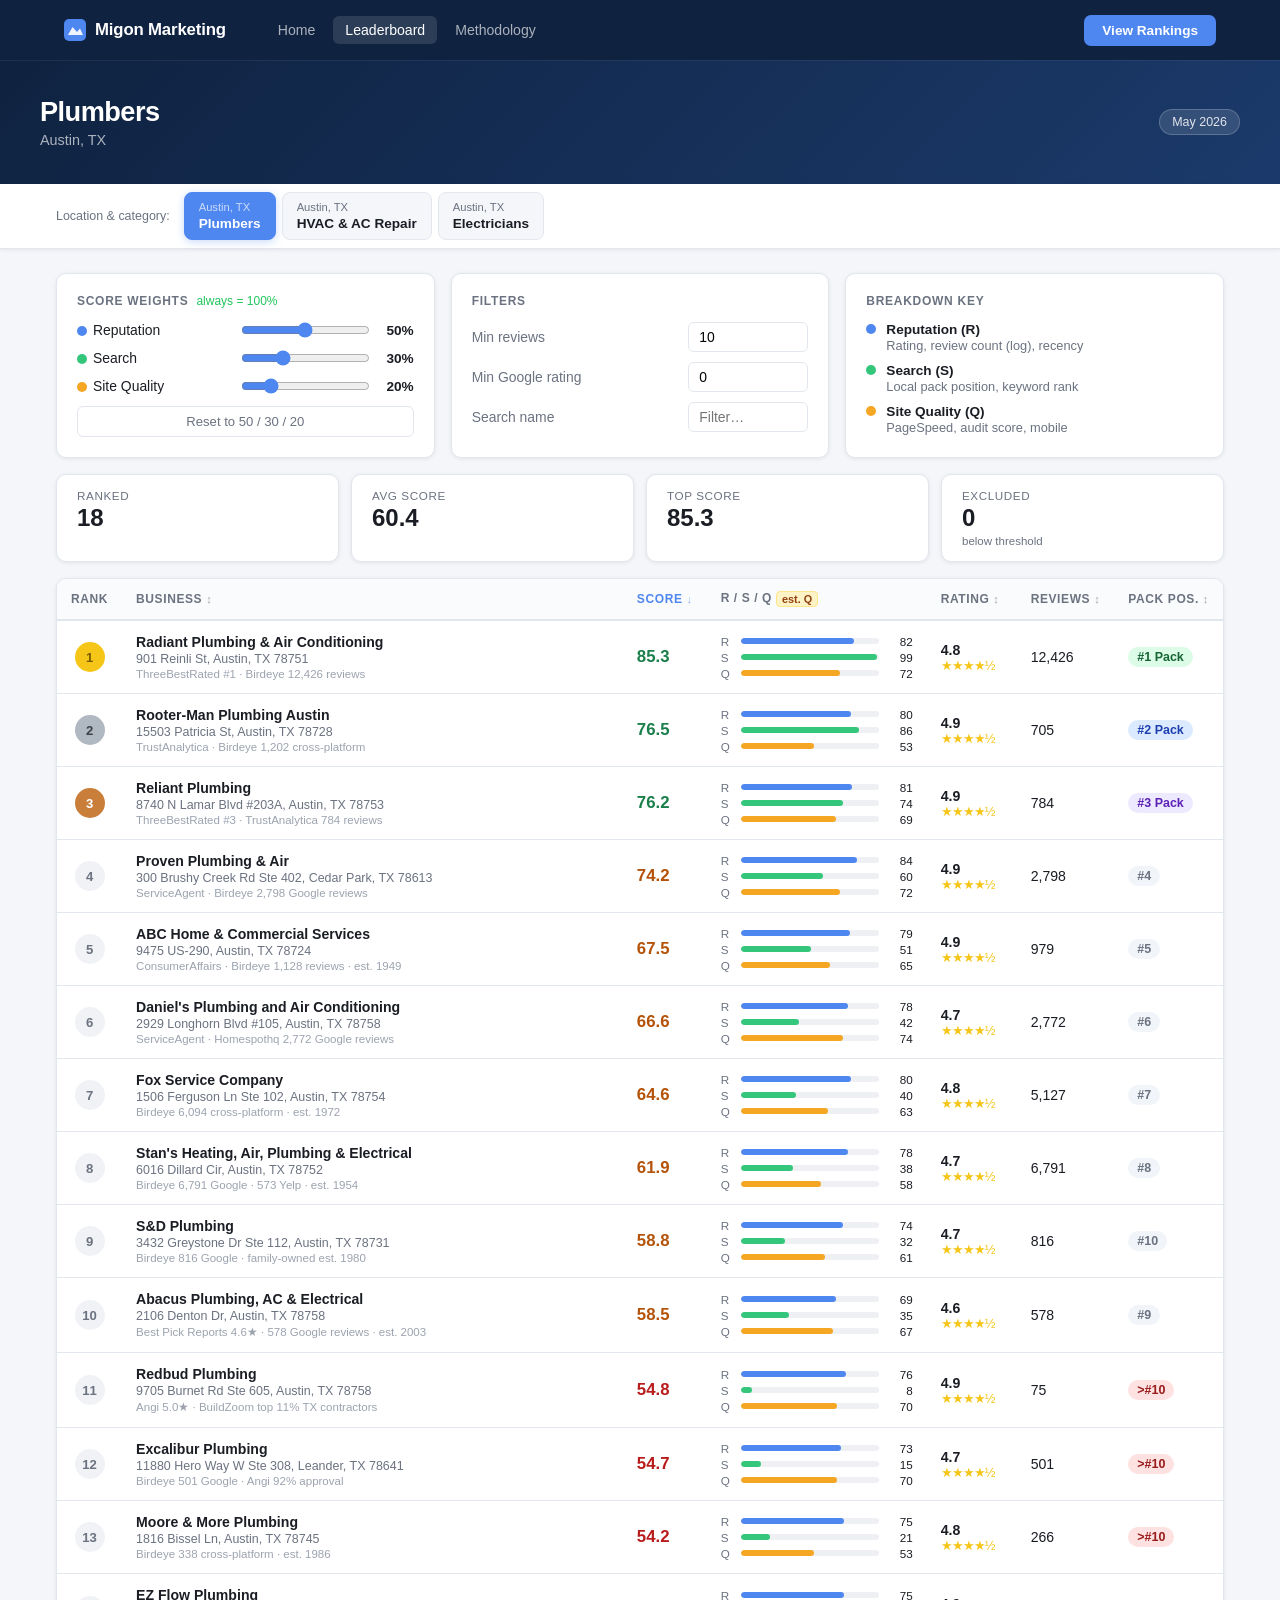
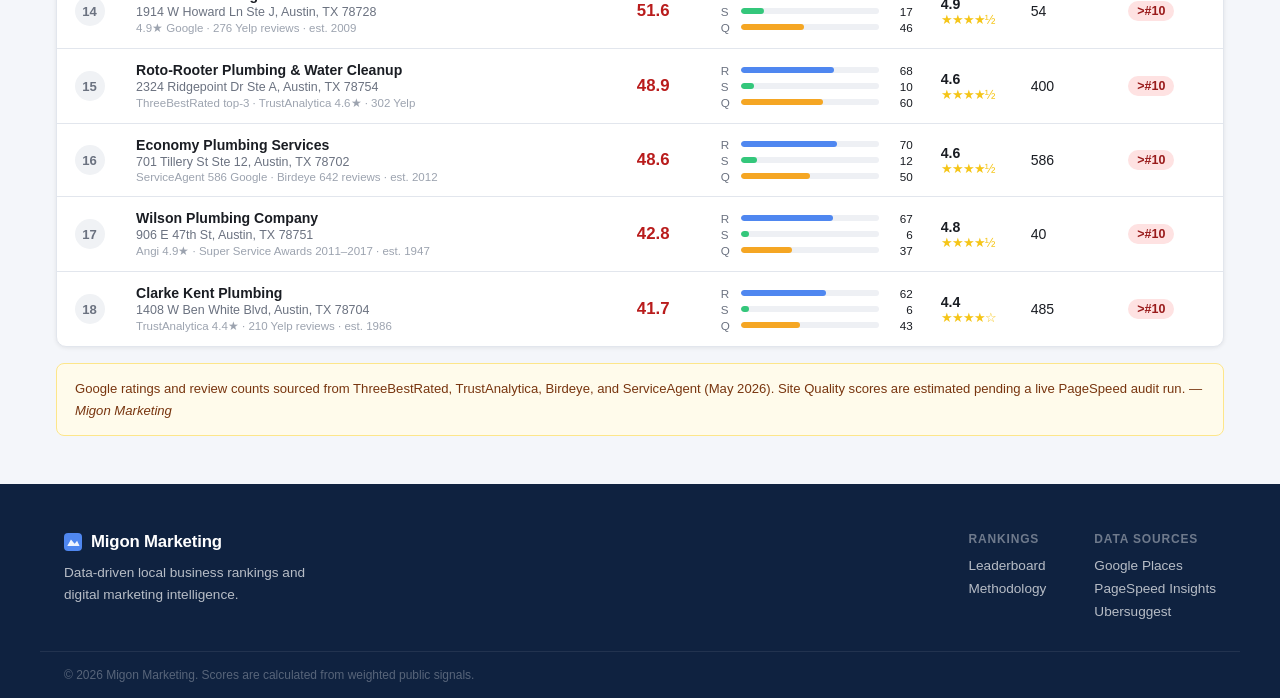
==== commit dca926ee: "Add multi-location tabs and linked sliders (always sum to 100) Sliders now redistribute proportional" ====
--- a/leaderboard.html
+++ b/leaderboard.html
@@ -12,16 +12,25 @@
   <section class="lb-hero">
     <div class="lb-hero-inner">
       <div>
-        <h1>Business Leaderboard</h1>
-        <p>Ranked by combined reputation, search visibility, and site quality score</p>
+        <h1>
+          <span id="lbTitle">Business Leaderboard</span>
+          <span id="sampleBadge" class="sample-badge" style="display:none">Sample data</span>
+        </h1>
+        <p id="lbSubtitle">Austin, TX</p>
       </div>
       <div class="lb-badges">
-        <span class="lb-badge">Plumbers</span>
-        <span class="lb-badge">Austin, TX</span>
         <span class="lb-badge">May 2026</span>
       </div>
     </div>
   </section>
+
+  <!-- Dataset tabs -->
+  <div class="dataset-bar">
+    <div class="dataset-bar-inner">
+      <span class="dataset-bar-label">Location &amp; category:</span>
+      <div class="ds-tabs" id="datasetTabs"></div>
+    </div>
+  </div>
 
   <div class="lb-main">
 
@@ -29,21 +38,21 @@
     <div class="controls-grid">
       <!-- Weights -->
       <div class="control-group">
-        <h3>Score Weights <span class="weight-total" id="weightTotal">= 100%</span></h3>
+        <h3>Score Weights <span class="weight-note">always = 100%</span></h3>
         <div class="sliders">
           <div class="slider-row">
             <label><span class="dot dot-rep"></span>Reputation</label>
-            <input type="range" id="wRep" min="0" max="100" value="50" step="5" />
+            <input type="range" id="wRep" min="0" max="100" value="50" step="1" />
             <span class="slider-val" id="wRepVal">50%</span>
           </div>
           <div class="slider-row">
             <label><span class="dot dot-search"></span>Search</label>
-            <input type="range" id="wSearch" min="0" max="100" value="30" step="5" />
+            <input type="range" id="wSearch" min="0" max="100" value="30" step="1" />
             <span class="slider-val" id="wSearchVal">30%</span>
           </div>
           <div class="slider-row">
             <label><span class="dot dot-site"></span>Site Quality</label>
-            <input type="range" id="wSite" min="0" max="100" value="20" step="5" />
+            <input type="range" id="wSite" min="0" max="100" value="20" step="1" />
             <span class="slider-val" id="wSiteVal">20%</span>
           </div>
         </div>
@@ -118,7 +127,7 @@
             <th class="col-rank">Rank</th>
             <th class="col-name sortable" data-col="name">Business <span class="sort-icon">↕</span></th>
             <th class="col-score sortable active-sort" data-col="score">Score <span class="sort-icon">↓</span></th>
-            <th class="col-breakdown">R / S / Q <span class="est-badge" title="Site Quality (Q) scores and pack positions are estimated — PageSpeed API quota exhausted">est. Q</span></th>
+            <th class="col-breakdown">R / S / Q <span class="est-badge" title="Site Quality scores are estimated pending live PageSpeed audit">est. Q</span></th>
             <th class="col-rating sortable" data-col="googleRating">Rating <span class="sort-icon">↕</span></th>
             <th class="col-reviews sortable" data-col="reviewCount">Reviews <span class="sort-icon">↕</span></th>
             <th class="col-pack sortable" data-col="packPosition">Pack pos. <span class="sort-icon">↕</span></th>
--- a/styles.css
+++ b/styles.css
@@ -540,6 +540,84 @@
 .worked-example tr:last-child td { border-bottom: none; }
 .worked-example .final-score { font-weight: 700; }
 
+/* ── Dataset selector bar ────────────────────────────────────── */
+.dataset-bar {
+  background: var(--surface);
+  border-bottom: 1px solid var(--border);
+  box-shadow: var(--shadow);
+}
+
+.dataset-bar-inner {
+  max-width: 1200px;
+  margin: 0 auto;
+  padding: 0 16px;
+  display: flex;
+  align-items: center;
+  gap: 14px;
+  min-height: 52px;
+  flex-wrap: wrap;
+}
+
+.dataset-bar-label {
+  font-size: 0.78rem;
+  color: var(--muted);
+  white-space: nowrap;
+  font-weight: 500;
+}
+
+.ds-tabs { display: flex; gap: 6px; flex-wrap: wrap; padding: 8px 0; }
+
+.ds-tab {
+  display: flex;
+  flex-direction: column;
+  align-items: flex-start;
+  padding: 7px 14px;
+  background: #f4f6fa;
+  border: 1px solid var(--border);
+  border-radius: 8px;
+  cursor: pointer;
+  transition: all .15s;
+  line-height: 1.3;
+}
+
+.ds-tab:hover { border-color: var(--blue); background: var(--blue-lt); }
+
+.ds-tab.active {
+  background: var(--blue);
+  border-color: var(--blue);
+  box-shadow: 0 2px 8px rgba(79,135,240,.3);
+}
+
+.ds-city { font-size: 0.7rem; color: var(--muted); font-weight: 500; }
+.ds-tab.active .ds-city { color: rgba(255,255,255,.7); }
+.ds-cat  { font-size: 0.85rem; font-weight: 600; color: var(--text); }
+.ds-tab.active .ds-cat { color: #fff; }
+
+/* ── Sample badge ────────────────────────────────────────────── */
+.sample-badge {
+  display: inline-block;
+  background: #fef3c7;
+  color: #92400e;
+  border: 1px solid #fde68a;
+  border-radius: 5px;
+  padding: 2px 8px;
+  font-size: 0.72rem;
+  font-weight: 600;
+  vertical-align: middle;
+  margin-left: 10px;
+  letter-spacing: .02em;
+}
+
+/* ── Weight note ─────────────────────────────────────────────── */
+.weight-note {
+  font-size: 0.75rem;
+  color: #22c55e;
+  font-weight: 500;
+  text-transform: none;
+  letter-spacing: 0;
+  margin-left: 4px;
+}
+
 /* ── Leaderboard page ────────────────────────────────────────── */
 .lb-hero {
   background: linear-gradient(135deg, var(--navy) 0%, var(--navy2) 100%);
@@ -586,7 +664,6 @@
 }
 
 .weight-total { font-weight: 400; color: var(--text); font-size: 0.8rem; text-transform: none; letter-spacing: 0; }
-.weight-total.error { color: #e53e3e; }
 
 .sliders { display: flex; flex-direction: column; gap: 12px; }
 
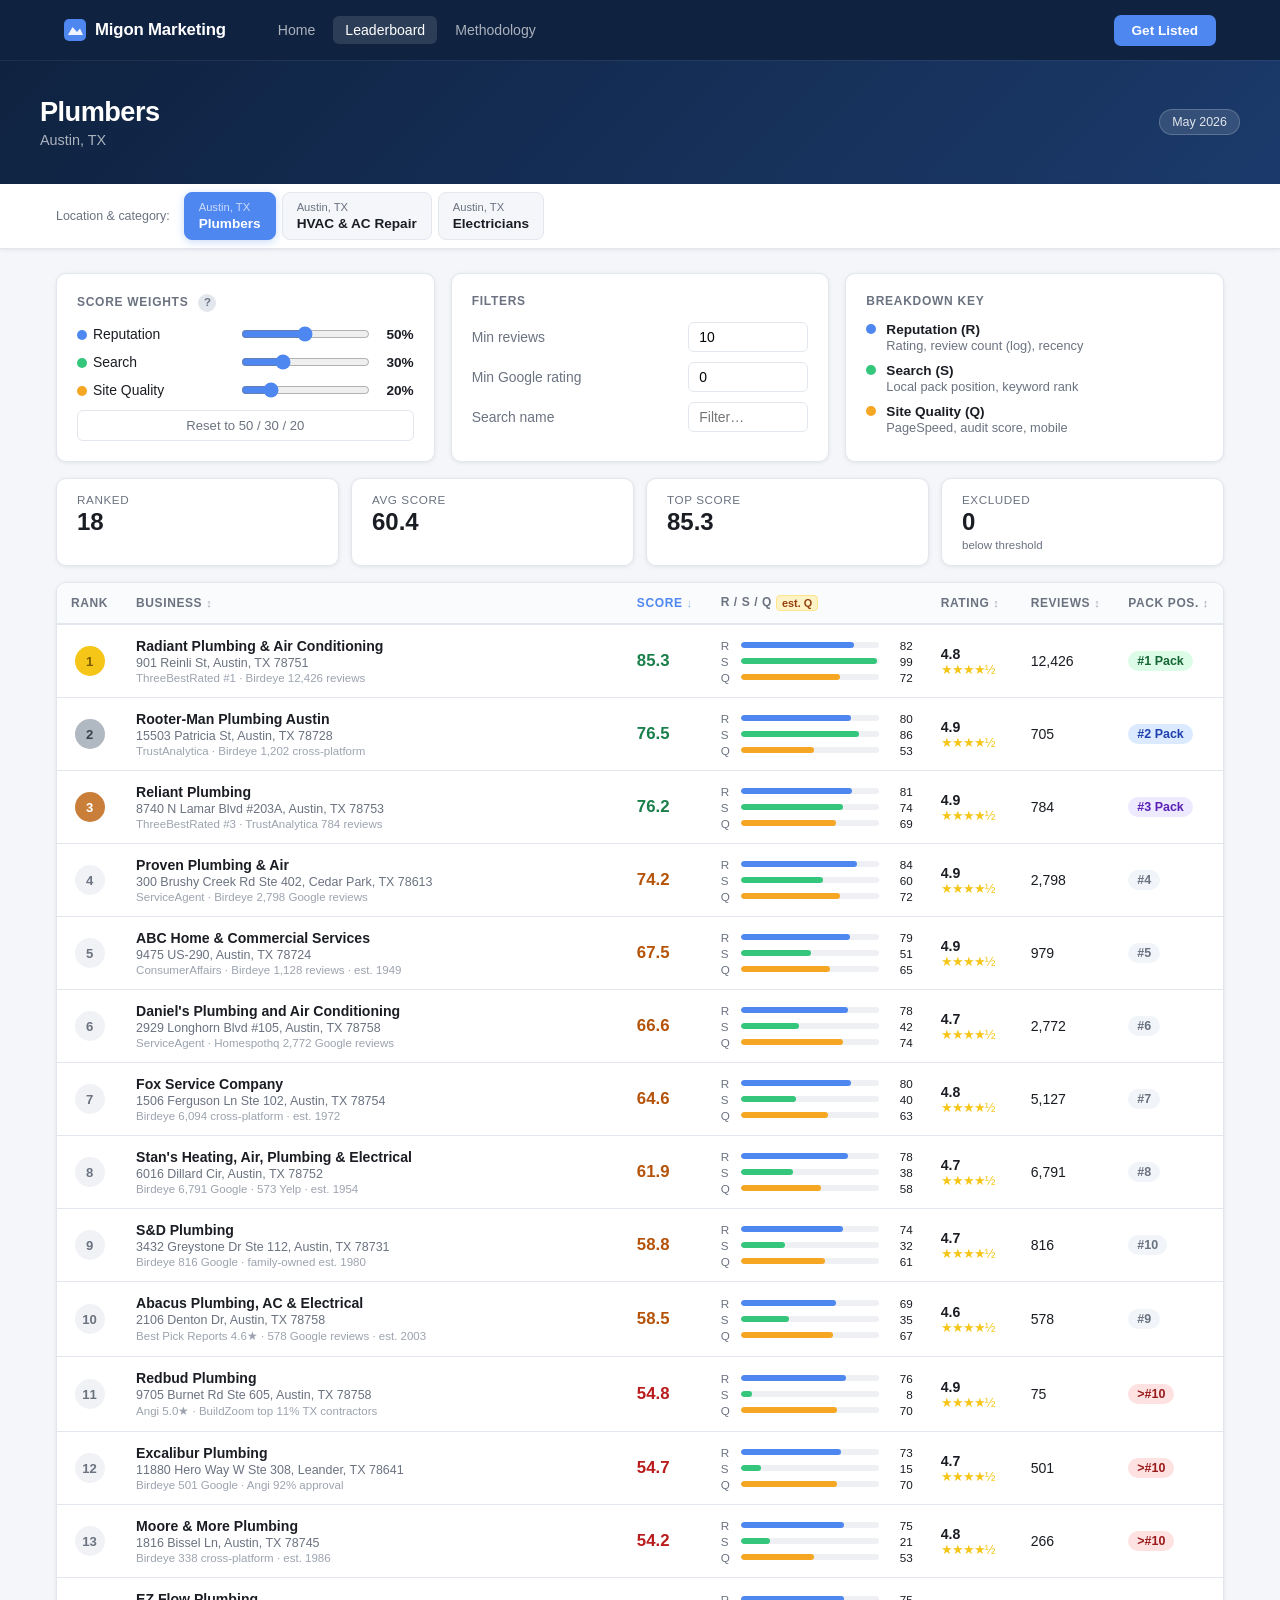
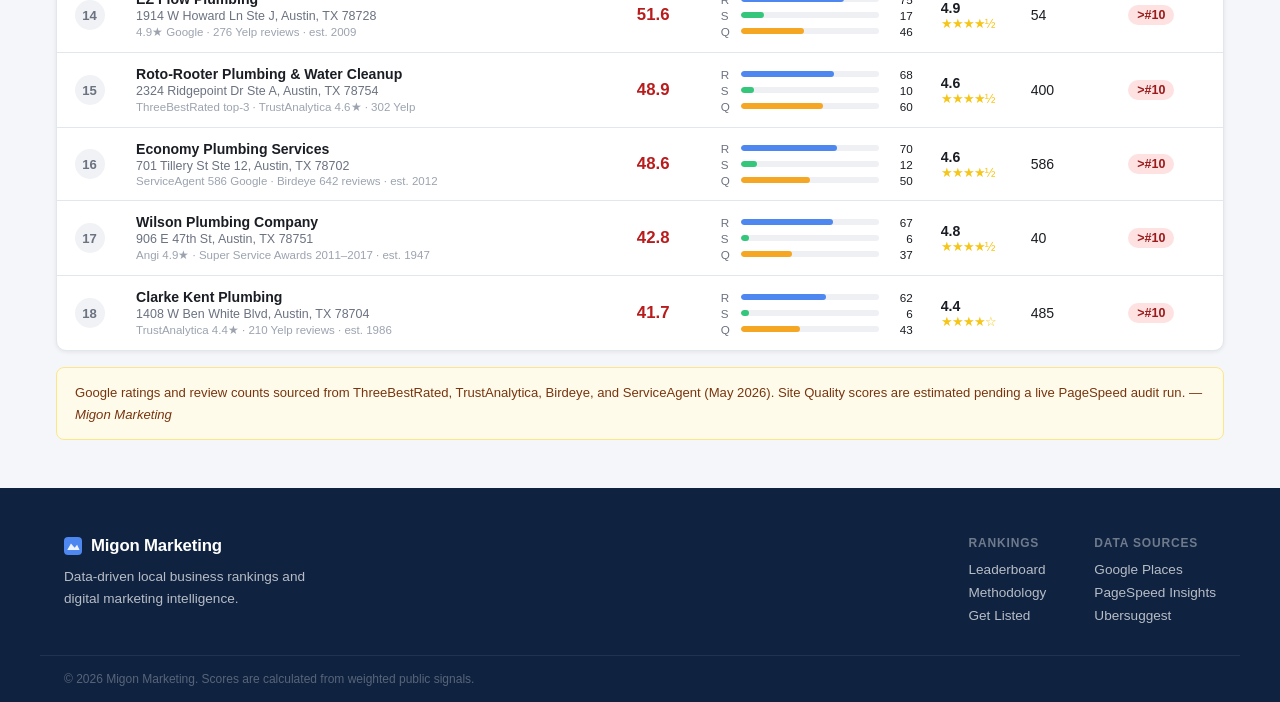
==== commit 695b6ae6: "Add info popover to weights header, switch to equal-delta sliders The ? button next to Score Weights" ====
--- a/leaderboard.html
+++ b/leaderboard.html
@@ -38,7 +38,24 @@
     <div class="controls-grid">
       <!-- Weights -->
       <div class="control-group">
-        <h3>Score Weights <span class="weight-note">always = 100%</span></h3>
+        <h3>
+          Score Weights
+          <button class="info-btn" id="weightsInfoBtn" aria-label="How weights work" type="button">?</button>
+          <div class="info-popover" id="weightsPopover">
+            <button class="info-popover-close" id="weightsPopoverClose" type="button">&times;</button>
+            <p class="info-popover-heading">What each dimension measures</p>
+            <dl class="info-dl">
+              <dt><span class="dot dot-rep"></span> Reputation</dt>
+              <dd>Google star rating (floor at 3.0), review count (log-scaled so large chains don't dominate), and what % of reviews are recent (last 12 months).</dd>
+              <dt><span class="dot dot-search"></span> Search Visibility</dt>
+              <dd>Whether the business appears in Google's local 3-pack and its average keyword rank for relevant search terms — both measured from the same city-center location for consistency.</dd>
+              <dt><span class="dot dot-site"></span> Site Quality</dt>
+              <dd>Google PageSpeed performance score, a full site audit (broken links, missing tags, duplicate content), and mobile usability.</dd>
+            </dl>
+            <p class="info-popover-heading" style="margin-top:12px">How the sliders work</p>
+            <p class="info-popover-body">The three weights always sum to 100%. Moving one slider redistributes the change equally across the other two — so if you raise Reputation by 10, Search and Site each drop by 5. Use the reset button to return to the default 50 / 30 / 20 split.</p>
+          </div>
+        </h3>
         <div class="sliders">
           <div class="slider-row">
             <label><span class="dot dot-rep"></span>Reputation</label>
--- a/styles.css
+++ b/styles.css
@@ -608,7 +608,106 @@
   letter-spacing: .02em;
 }
 
-/* ── Weight note ─────────────────────────────────────────────── */
+/* ── Info button + popover ───────────────────────────────────── */
+.info-btn {
+  display: inline-flex;
+  align-items: center;
+  justify-content: center;
+  width: 18px; height: 18px;
+  border-radius: 50%;
+  background: var(--border);
+  color: var(--muted);
+  border: none;
+  font-size: 0.72rem;
+  font-weight: 700;
+  cursor: pointer;
+  margin-left: 6px;
+  vertical-align: middle;
+  transition: background .15s, color .15s;
+  flex-shrink: 0;
+  line-height: 1;
+}
+
+.info-btn:hover { background: var(--blue); color: #fff; }
+
+/* The h3 needs relative positioning so the popover anchors to it */
+.control-group h3 { position: relative; }
+
+.info-popover {
+  display: none;
+  position: absolute;
+  top: calc(100% + 8px);
+  left: 0;
+  z-index: 200;
+  width: 300px;
+  background: var(--navy);
+  color: rgba(255,255,255,.85);
+  border-radius: 10px;
+  padding: 16px 18px;
+  box-shadow: 0 8px 24px rgba(0,0,0,.25);
+  font-size: 0.82rem;
+  line-height: 1.6;
+}
+
+.info-popover.open { display: block; }
+
+.info-popover::before {
+  content: '';
+  position: absolute;
+  top: -6px; left: 16px;
+  width: 12px; height: 12px;
+  background: var(--navy);
+  transform: rotate(45deg);
+  border-radius: 2px;
+}
+
+.info-popover-close {
+  position: absolute;
+  top: 10px; right: 12px;
+  background: none;
+  border: none;
+  color: rgba(255,255,255,.4);
+  font-size: 1rem;
+  cursor: pointer;
+  line-height: 1;
+  padding: 2px 4px;
+  transition: color .15s;
+}
+.info-popover-close:hover { color: #fff; }
+
+.info-popover-heading {
+  font-size: 0.72rem;
+  font-weight: 700;
+  text-transform: uppercase;
+  letter-spacing: .07em;
+  color: rgba(255,255,255,.45);
+  margin-bottom: 8px;
+}
+
+.info-dl { display: flex; flex-direction: column; gap: 8px; }
+
+.info-dl dt {
+  display: flex;
+  align-items: center;
+  gap: 6px;
+  font-weight: 700;
+  color: #fff;
+  font-size: 0.83rem;
+}
+
+.info-dl dd {
+  margin: 0 0 0 16px;
+  color: rgba(255,255,255,.65);
+  font-size: 0.8rem;
+}
+
+.info-popover-body {
+  color: rgba(255,255,255,.65);
+  font-size: 0.8rem;
+  margin: 0;
+}
+
+/* ── Weight note (kept for any legacy reference) ─────────────── */
 .weight-note {
   font-size: 0.75rem;
   color: #22c55e;
@@ -819,6 +918,210 @@
   margin-top: 2px;
 }
 
+/* ── Submit / Get Listed page ────────────────────────────────── */
+.submit-hero {
+  background: linear-gradient(135deg, var(--navy) 0%, var(--navy2) 60%, #1e4d8c 100%);
+  color: #fff;
+  padding: 56px 24px 60px;
+  text-align: center;
+  position: relative;
+  overflow: hidden;
+}
+
+.submit-hero::before {
+  content: '';
+  position: absolute; inset: 0;
+  background: radial-gradient(ellipse at 60% 40%, rgba(79,135,240,.2) 0%, transparent 65%);
+  pointer-events: none;
+}
+
+.submit-hero-inner { max-width: 600px; margin: 0 auto; position: relative; }
+
+.hero-eyebrow-dark {
+  display: inline-block;
+  background: rgba(79,135,240,.25);
+  border: 1px solid rgba(79,135,240,.4);
+  color: #a8c4f8;
+  padding: 5px 14px; border-radius: 20px;
+  font-size: 0.75rem; font-weight: 700; letter-spacing: .06em; text-transform: uppercase;
+  margin-bottom: 18px;
+}
+
+.submit-hero h1 {
+  font-size: clamp(1.8rem, 4vw, 2.8rem);
+  font-weight: 800; letter-spacing: -0.03em; line-height: 1.12;
+  margin-bottom: 16px;
+}
+
+.submit-hero h1 span { color: #7eb3ff; }
+.submit-hero p { font-size: 1rem; color: rgba(255,255,255,.7); line-height: 1.7; }
+
+/* Layout */
+.submit-layout {
+  max-width: 1100px;
+  margin: 40px auto 72px;
+  padding: 0 20px;
+  display: grid;
+  grid-template-columns: 300px 1fr;
+  gap: 32px;
+  align-items: start;
+}
+
+/* Why sidebar */
+.submit-why {
+  position: sticky;
+  top: 76px;
+}
+
+.submit-why h3 {
+  font-size: 0.78rem; font-weight: 700; text-transform: uppercase;
+  letter-spacing: .06em; color: var(--muted); margin-bottom: 16px;
+}
+
+.why-list {
+  list-style: none;
+  display: flex; flex-direction: column; gap: 18px;
+  margin-bottom: 24px;
+}
+
+.why-list li {
+  display: flex;
+  gap: 12px;
+  align-items: flex-start;
+}
+
+.why-icon {
+  font-size: 1.2rem;
+  flex-shrink: 0;
+  margin-top: 1px;
+}
+
+.why-list strong { display: block; font-size: 0.9rem; margin-bottom: 3px; }
+.why-list p      { font-size: 0.82rem; color: var(--muted); line-height: 1.55; }
+
+.why-note {
+  background: var(--blue-lt);
+  border-left: 3px solid var(--blue);
+  border-radius: 0 8px 8px 0;
+  padding: 12px 14px;
+  font-size: 0.83rem;
+  color: #1e3a6b;
+  line-height: 1.6;
+}
+
+/* Form card */
+.submit-form-wrap {
+  background: var(--surface);
+  border: 1px solid var(--border);
+  border-radius: 14px;
+  padding: 32px;
+  box-shadow: var(--shadow-md);
+}
+
+.submit-form { display: flex; flex-direction: column; gap: 0; }
+
+.form-section-label {
+  font-size: 0.72rem; font-weight: 700; text-transform: uppercase;
+  letter-spacing: .07em; color: var(--muted);
+  padding-bottom: 10px;
+  border-bottom: 1px solid var(--border);
+  margin-bottom: 18px;
+}
+
+.form-row     { margin-bottom: 16px; }
+.form-row-2   { display: grid; grid-template-columns: 1fr 1fr; gap: 14px; }
+
+.form-field   { display: flex; flex-direction: column; gap: 5px; }
+
+.form-field label {
+  font-size: 0.83rem; font-weight: 600; color: var(--text);
+}
+
+.req { color: #e53e3e; }
+
+.form-field input,
+.form-field select,
+.form-field textarea {
+  padding: 10px 12px;
+  border: 1px solid var(--border);
+  border-radius: 8px;
+  font-size: 0.88rem;
+  font-family: inherit;
+  color: var(--text);
+  background: #fff;
+  outline: none;
+  transition: border-color .15s, box-shadow .15s;
+  width: 100%;
+}
+
+.form-field input:focus,
+.form-field select:focus,
+.form-field textarea:focus {
+  border-color: var(--blue);
+  box-shadow: 0 0 0 3px rgba(79,135,240,.12);
+}
+
+.form-field textarea { resize: vertical; min-height: 80px; }
+
+.form-field select { cursor: pointer; }
+
+.field-hint {
+  font-size: 0.75rem;
+  color: var(--muted);
+  line-height: 1.4;
+}
+
+.form-submit-row {
+  margin-top: 24px;
+  display: flex;
+  flex-direction: column;
+  gap: 10px;
+}
+
+.btn-submit {
+  width: 100%;
+  padding: 14px 24px;
+  background: var(--blue);
+  color: #fff;
+  border: none;
+  border-radius: 9px;
+  font-size: 0.95rem;
+  font-weight: 700;
+  cursor: pointer;
+  transition: opacity .15s, transform .15s;
+  box-shadow: 0 4px 14px rgba(79,135,240,.35);
+}
+
+.btn-submit:hover    { opacity: .9; transform: translateY(-1px); }
+.btn-submit:disabled { opacity: .55; cursor: not-allowed; transform: none; }
+
+.form-legal {
+  font-size: 0.75rem;
+  color: var(--muted);
+  line-height: 1.5;
+  text-align: center;
+}
+
+.form-message {
+  margin-top: 16px;
+  padding: 14px 16px;
+  border-radius: 8px;
+  font-size: 0.88rem;
+  line-height: 1.6;
+}
+
+.form-message-success {
+  background: #dcfce7;
+  border: 1px solid #86efac;
+  color: #14532d;
+}
+
+.form-message-error {
+  background: #fee2e2;
+  border: 1px solid #fca5a5;
+  color: #7f1d1d;
+}
+
 /* ── Responsive ──────────────────────────────────────────────── */
 @media (max-width: 768px) {
   .nav-links, .nav-cta { display: none; }
@@ -828,4 +1131,8 @@
   .col-pack, .col-reviews { display: none; }
   .hero { padding: 52px 20px 60px; }
   .hero-stats { gap: 24px; }
-}
+  .submit-layout { grid-template-columns: 1fr; }
+  .submit-why { position: static; }
+  .submit-form-wrap { padding: 20px; }
+  .form-row-2 { grid-template-columns: 1fr; }
+}
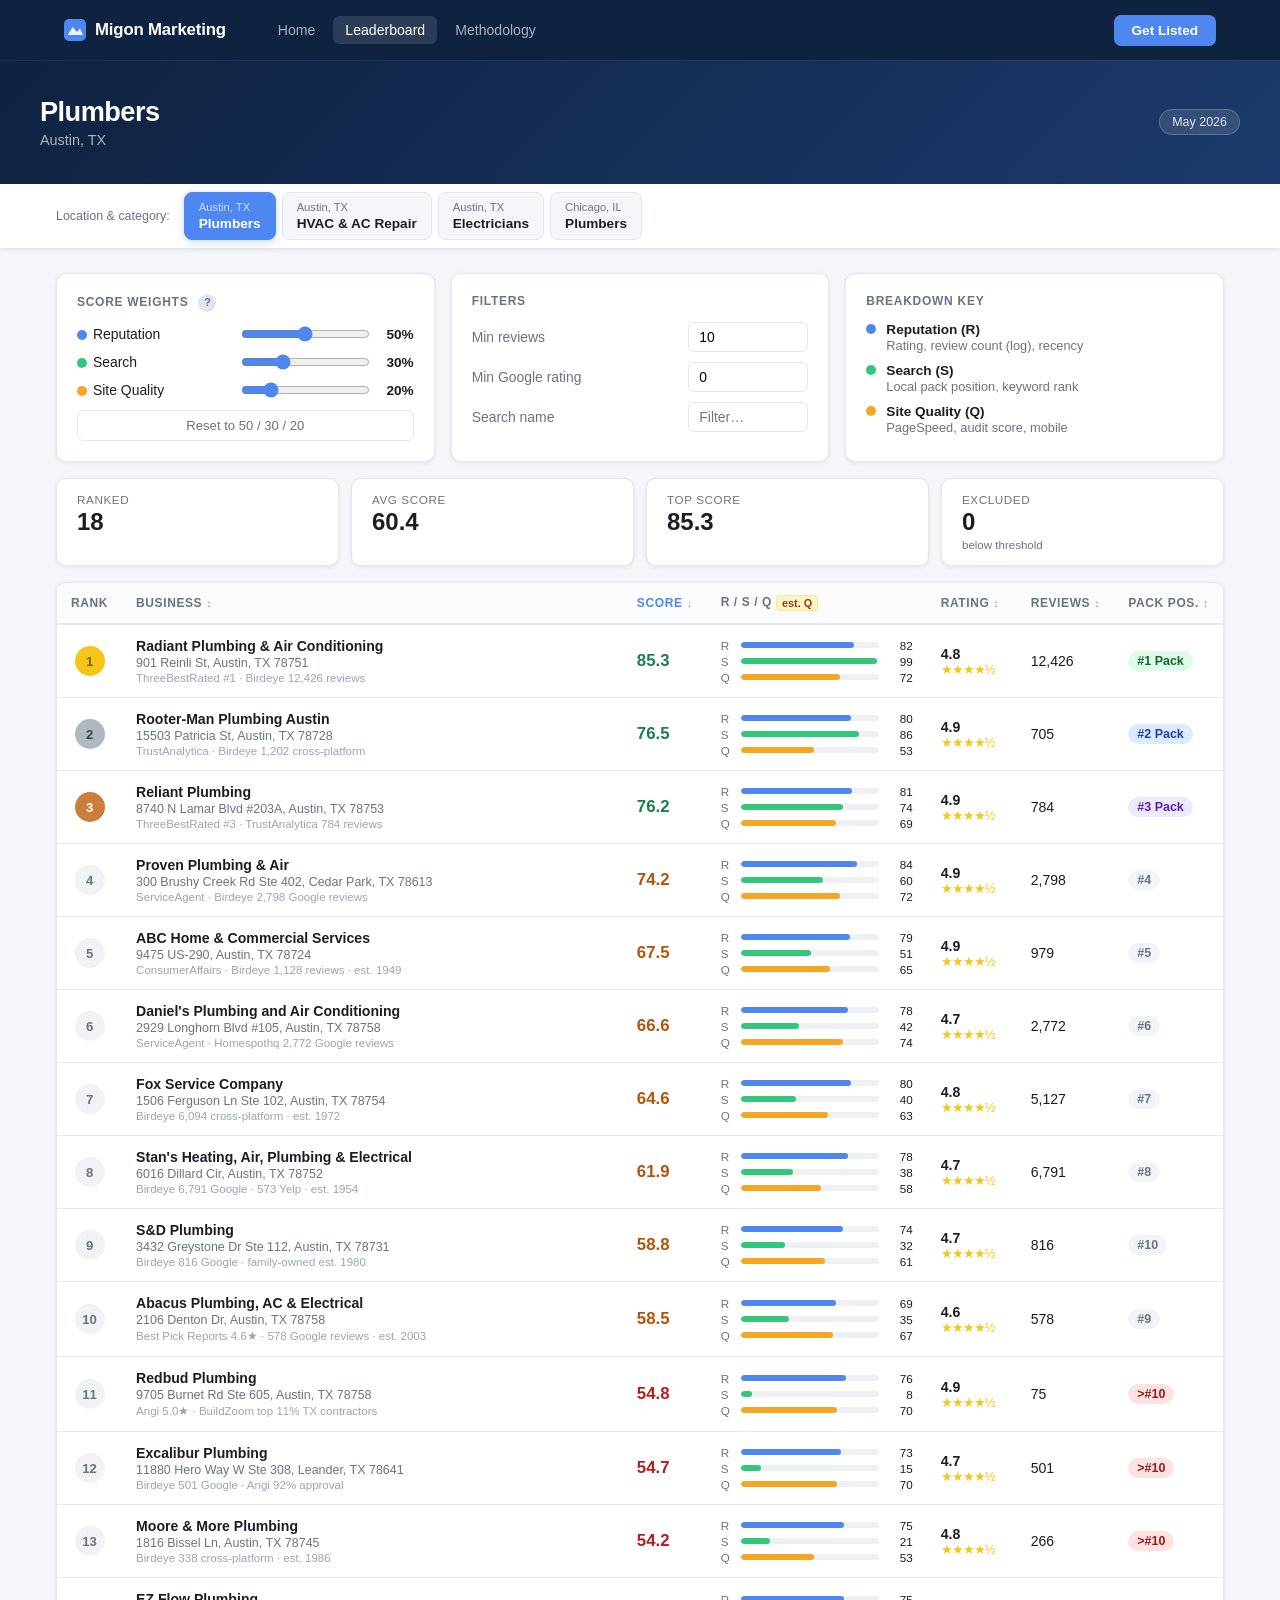
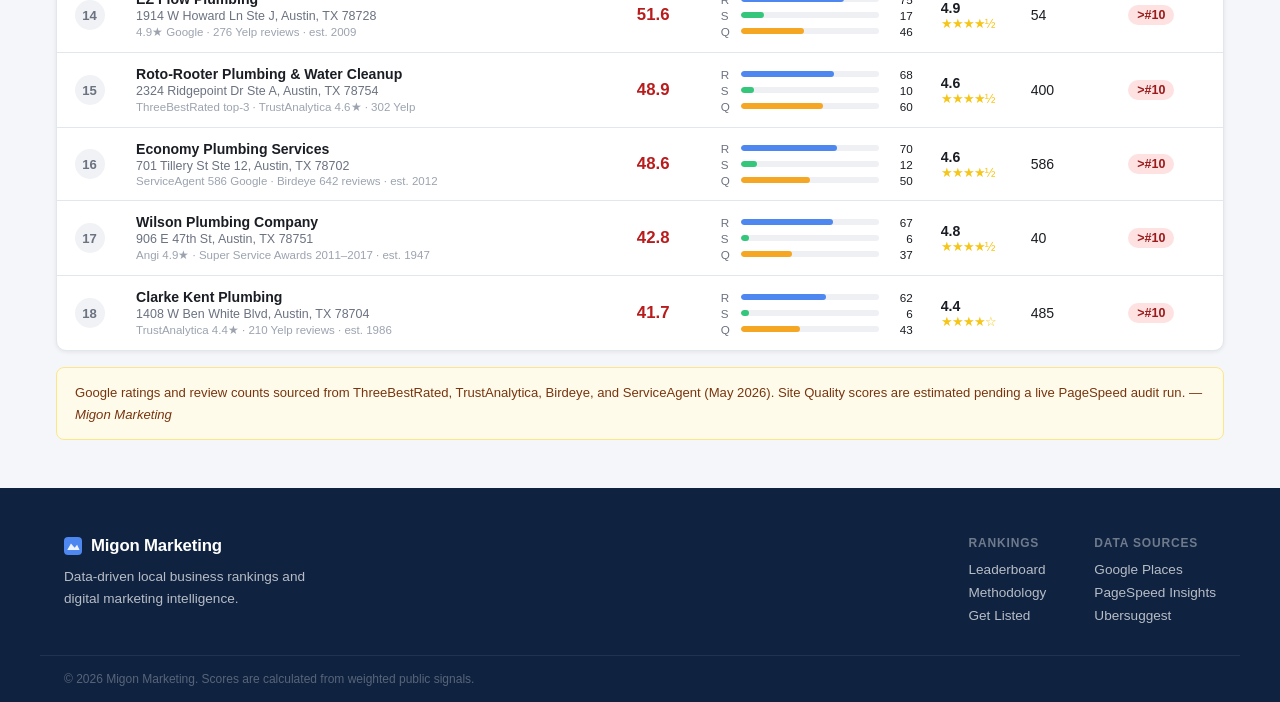
==== commit 03caa155: "Move 'How the sliders work' to top of weights popover https://claude.ai/code/session_016vrx1L8kvmkwC" ====
--- a/leaderboard.html
+++ b/leaderboard.html
@@ -43,7 +43,9 @@
           <button class="info-btn" id="weightsInfoBtn" aria-label="How weights work" type="button">?</button>
           <div class="info-popover" id="weightsPopover">
             <button class="info-popover-close" id="weightsPopoverClose" type="button">&times;</button>
-            <p class="info-popover-heading">What each dimension measures</p>
+            <p class="info-popover-heading">How the sliders work</p>
+            <p class="info-popover-body">The three weights always sum to 100%. Moving one slider redistributes the change equally across the other two — so if you raise Reputation by 10, Search and Site each drop by 5. Use the reset button to return to the default 50 / 30 / 20 split.</p>
+            <p class="info-popover-heading" style="margin-top:12px">What each dimension measures</p>
             <dl class="info-dl">
               <dt><span class="dot dot-rep"></span> Reputation</dt>
               <dd>Google star rating (floor at 3.0), review count (log-scaled so large chains don't dominate), and what % of reviews are recent (last 12 months).</dd>
@@ -52,8 +54,6 @@
               <dt><span class="dot dot-site"></span> Site Quality</dt>
               <dd>Google PageSpeed performance score, a full site audit (broken links, missing tags, duplicate content), and mobile usability.</dd>
             </dl>
-            <p class="info-popover-heading" style="margin-top:12px">How the sliders work</p>
-            <p class="info-popover-body">The three weights always sum to 100%. Moving one slider redistributes the change equally across the other two — so if you raise Reputation by 10, Search and Site each drop by 5. Use the reset button to return to the default 50 / 30 / 20 split.</p>
           </div>
         </h3>
         <div class="sliders">
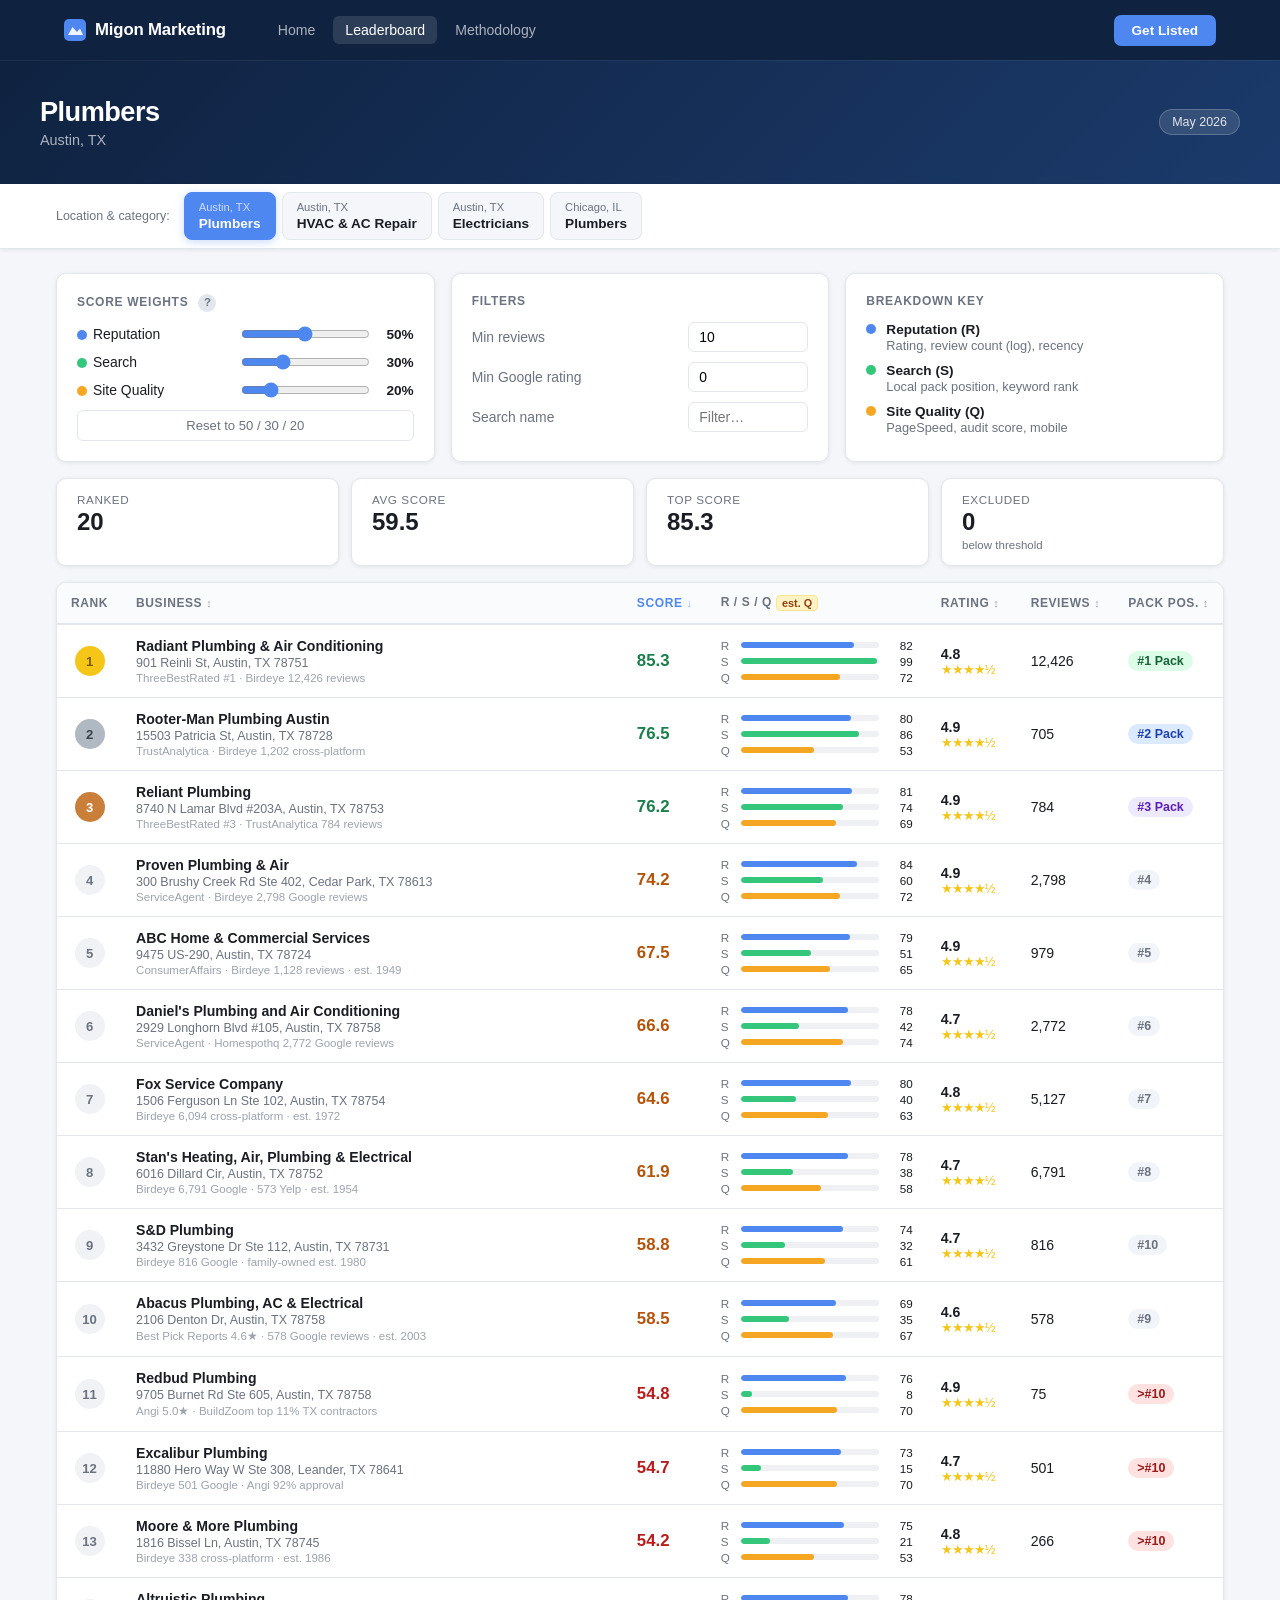
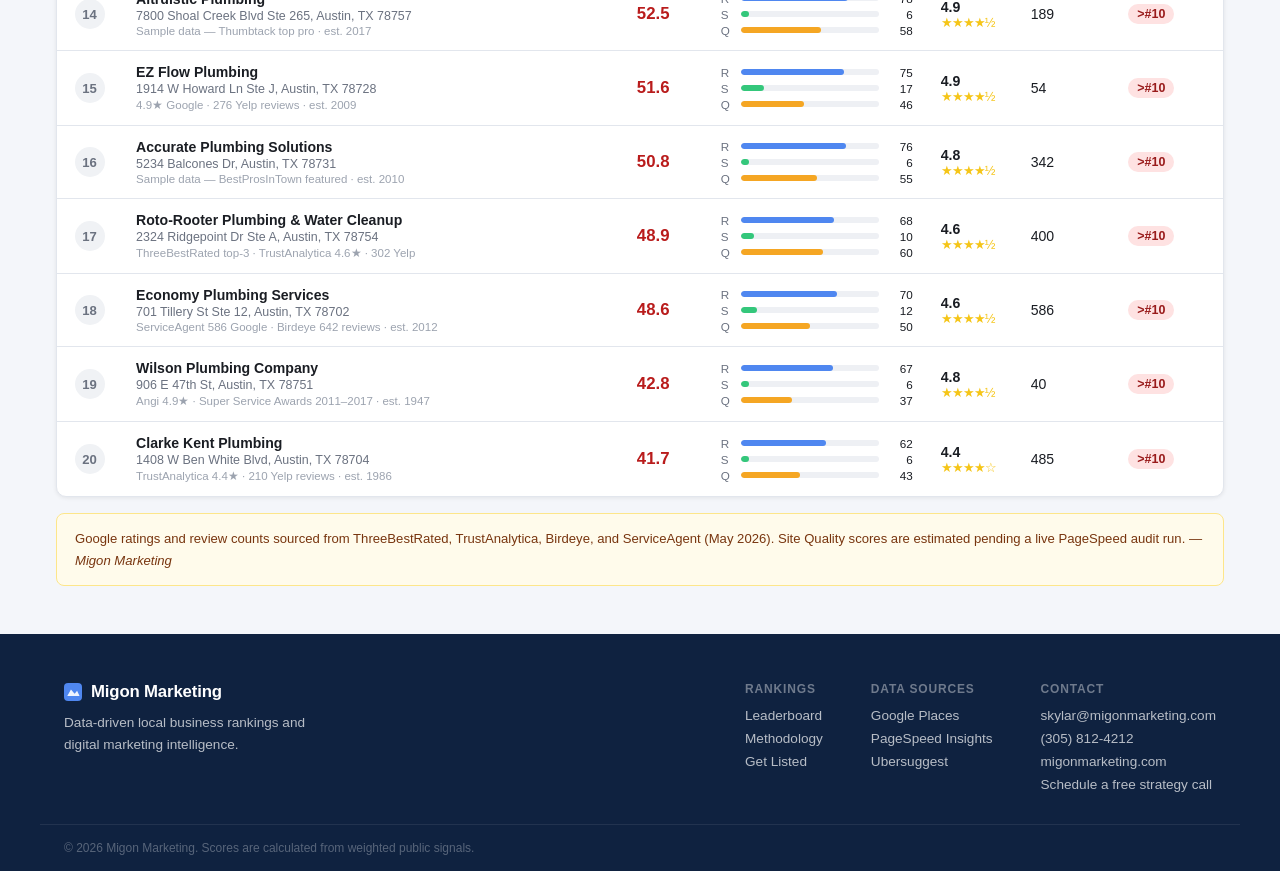
==== commit 0b04b570: "feat: link data sources to their actual sites, add favicon, update logos to migonmarketing.com - Dat" ====
--- a/leaderboard.html
+++ b/leaderboard.html
@@ -4,6 +4,7 @@
   <meta charset="UTF-8" />
   <meta name="viewport" content="width=device-width, initial-scale=1.0" />
   <title>Leaderboard — Migon Marketing</title>
+  <link rel="icon" href="https://migonmarketing.com/favicon.ico" />
   <link rel="stylesheet" href="styles.css" />
 </head>
 <body>
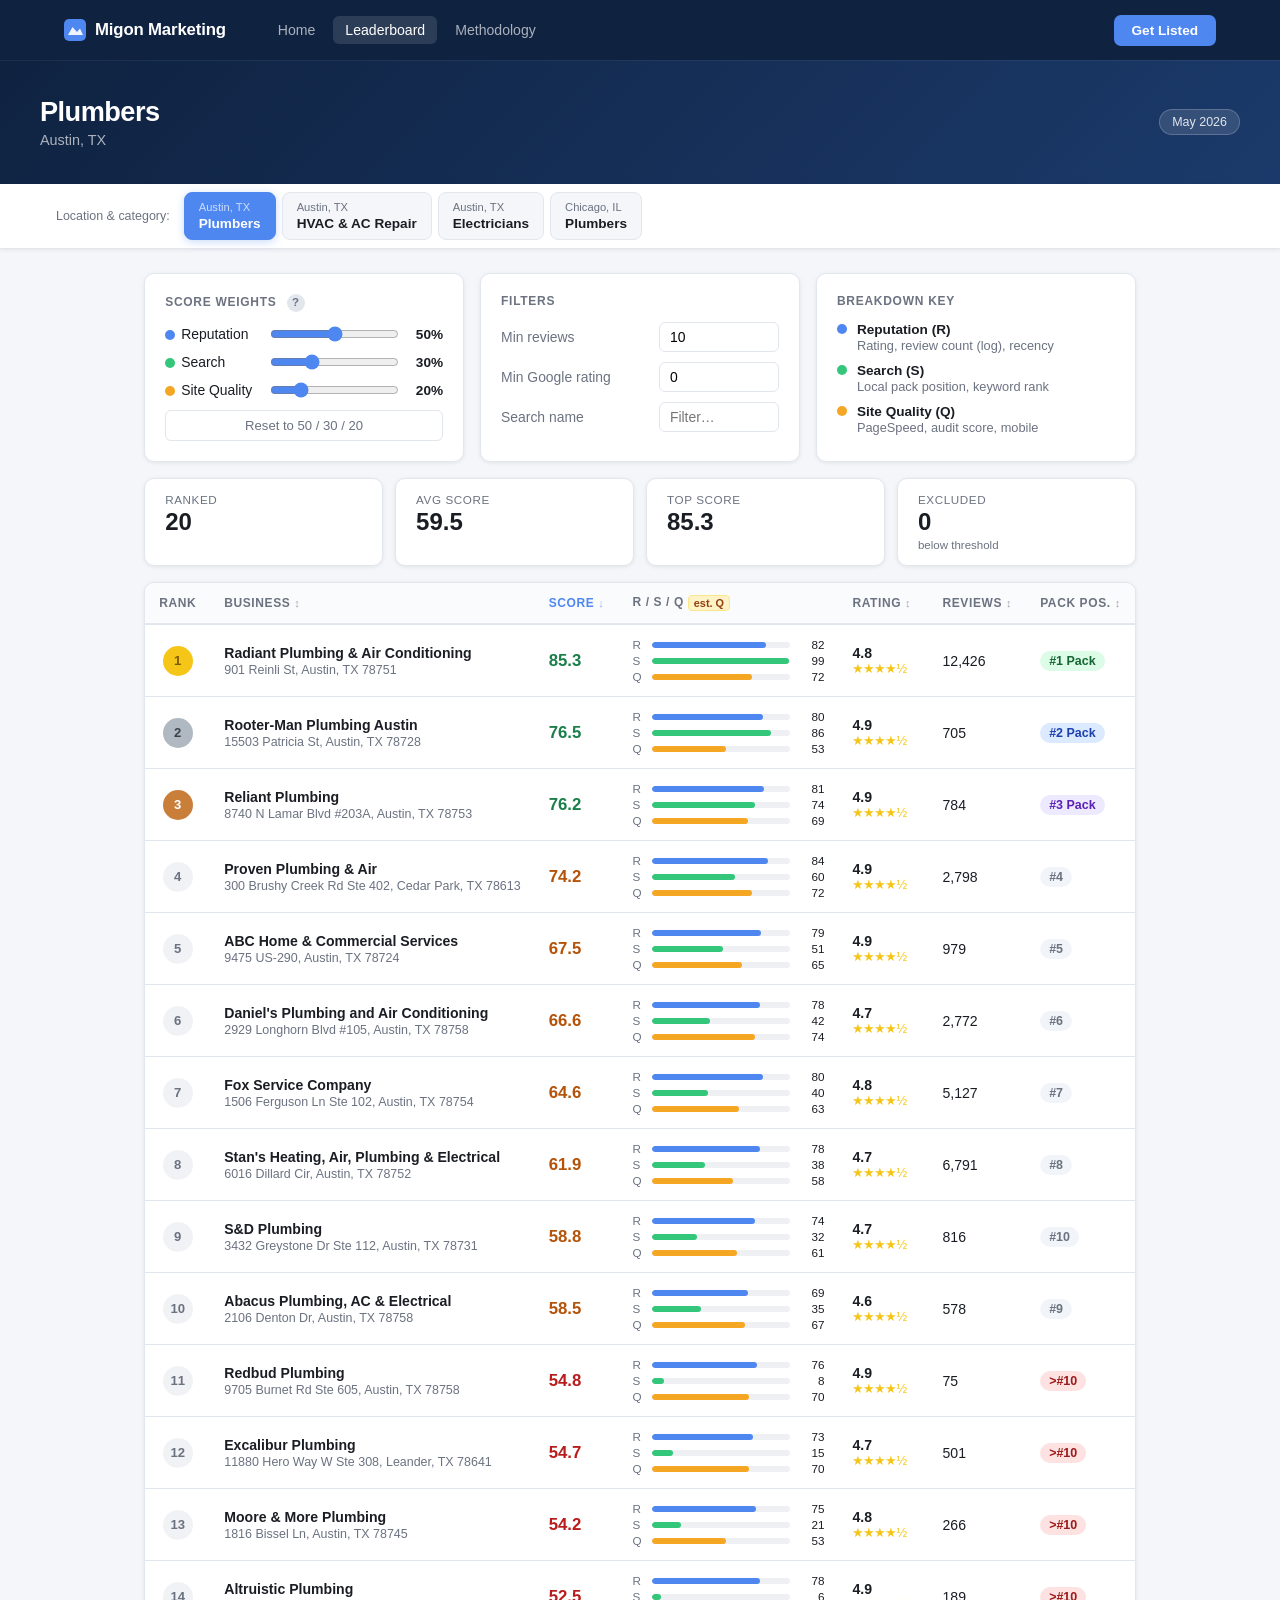
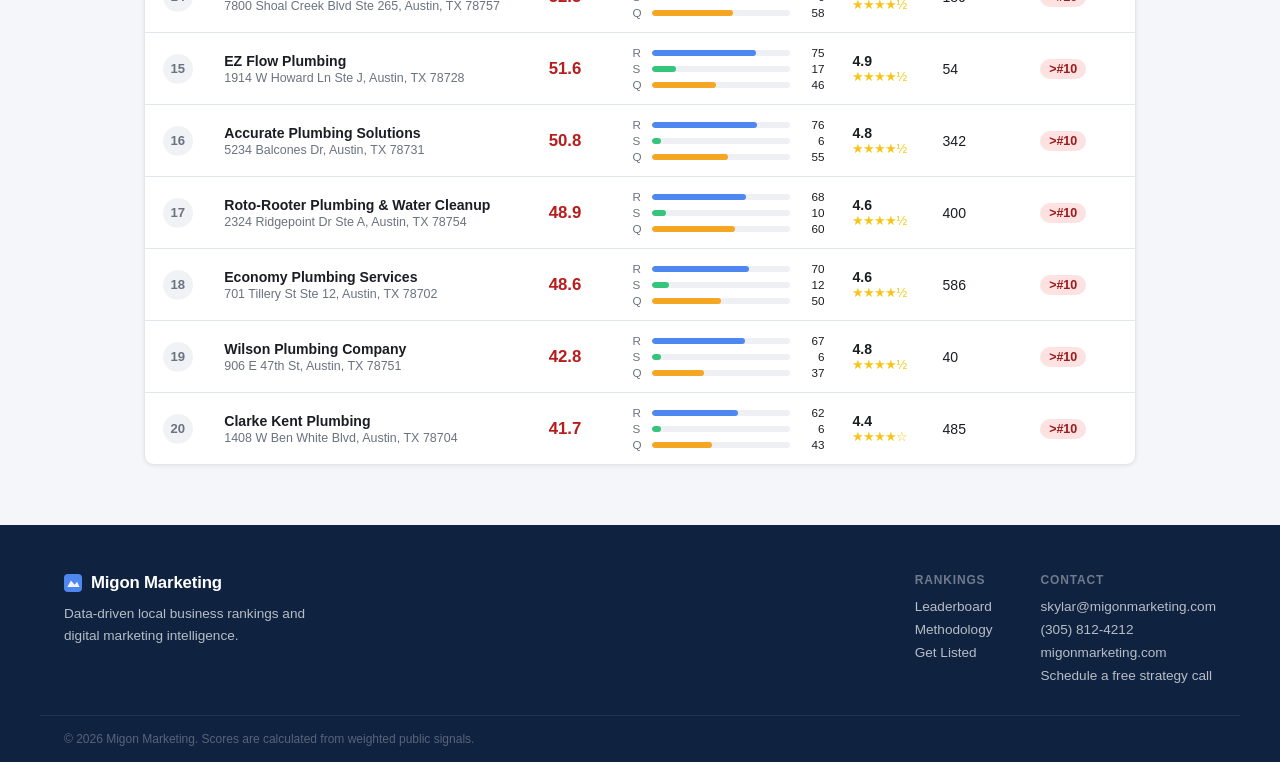
==== commit 16d7987b: "fix: remove data sources sections from leaderboard, footer, and business rows" ====
--- a/leaderboard.html
+++ b/leaderboard.html
@@ -155,10 +155,6 @@
       </table>
     </div>
     <p class="table-note" id="dqNote"></p>
-    <div class="data-note">
-      Google ratings and review counts sourced from ThreeBestRated, TrustAnalytica, Birdeye, and ServiceAgent (May 2026).
-      Site Quality scores are estimated pending a live PageSpeed audit run. &mdash; <em>Migon Marketing</em>
-    </div>
   </div>
 
   <script src="data.js"></script>
